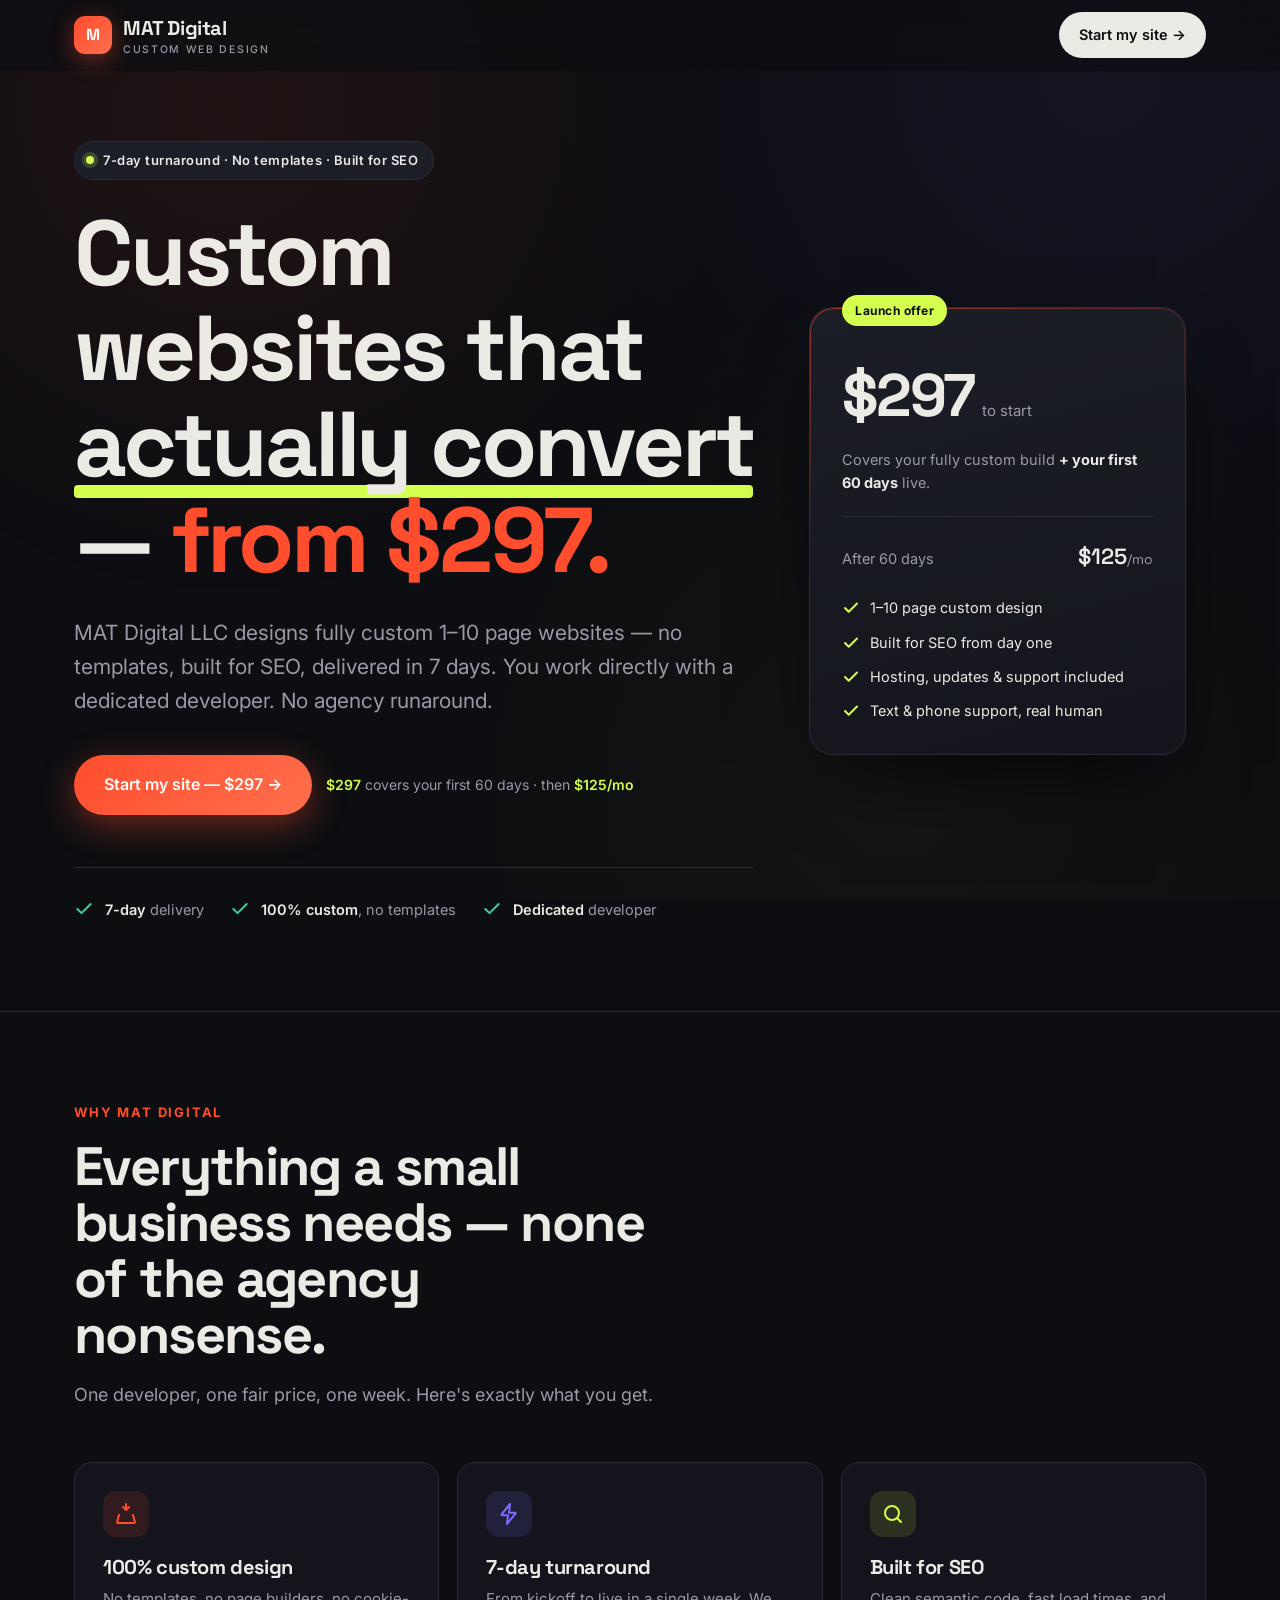
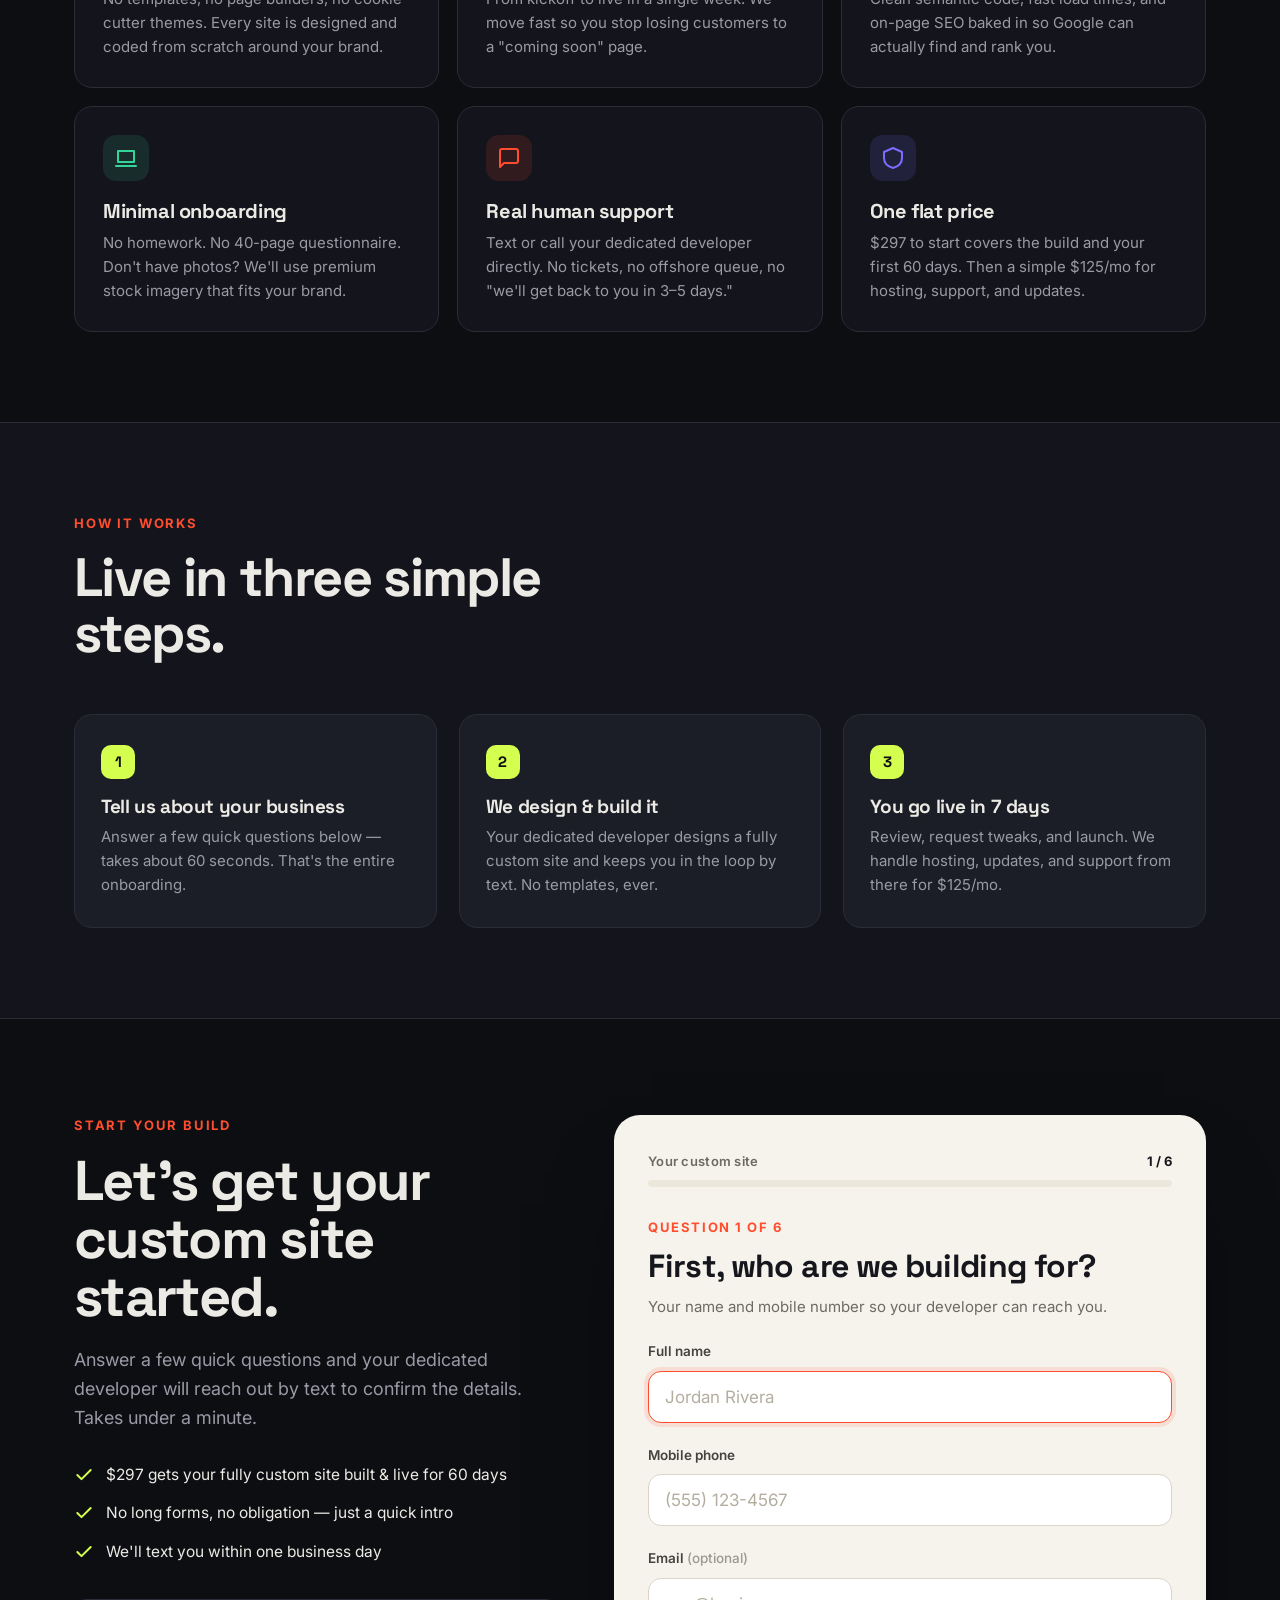
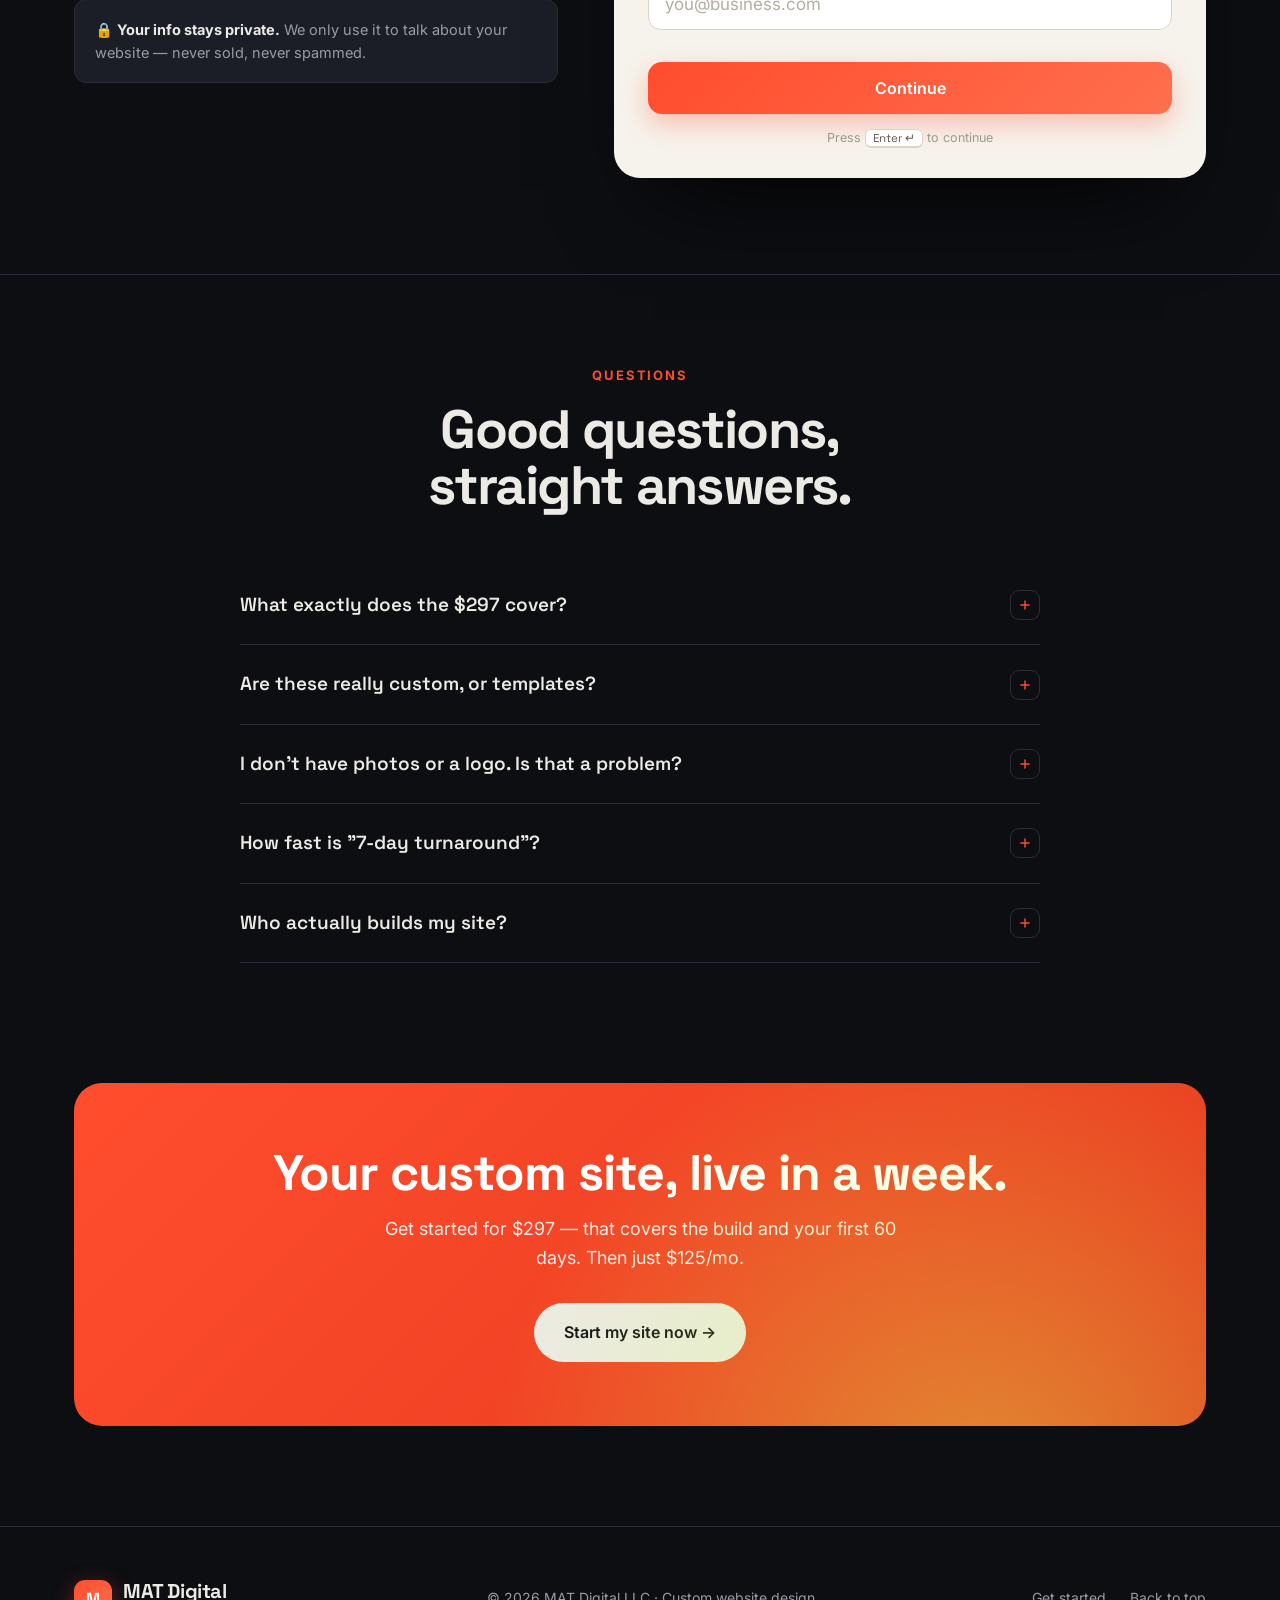
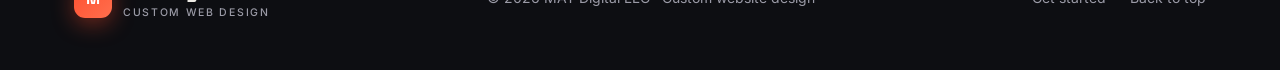
==== index.html @ 5e2e5da6 "Initial commit: MAT Digital custom web design landing page - Single-file static index.html (inline C" ====
<!DOCTYPE html>
<html lang="en">
<head>
<meta charset="UTF-8" />
<meta name="viewport" content="width=device-width, initial-scale=1.0" />
<title>MAT Digital — Custom Website Design from $297 | 7-Day Turnaround</title>
<meta name="description" content="MAT Digital LLC builds fully custom, SEO-ready websites — no templates. $297 to start (covers your first 60 days), then $125/mo. 7-day turnaround with a dedicated web developer." />
<meta name="theme-color" content="#0D0E12" />

<!-- Open Graph -->
<meta property="og:title" content="MAT Digital — Custom Website Design from $297" />
<meta property="og:description" content="Fully custom, SEO-ready websites in 7 days. $297 to start, then $125/mo. Built by a dedicated developer — no agency runaround." />
<meta property="og:type" content="website" />

<link rel="preconnect" href="https://fonts.googleapis.com" />
<link rel="preconnect" href="https://fonts.gstatic.com" crossorigin />
<link href="https://fonts.googleapis.com/css2?family=Space+Grotesk:wght@400;500;600;700&family=Inter:wght@400;500;600;700&display=swap" rel="stylesheet" />

<style>
  /* ============================================================
     MAT DIGITAL — Landing Page
     Single-file, no build step. All CSS/JS inline.
     ============================================================ */

  :root {
    --ink:        #0D0E12;   /* near-black base */
    --ink-2:      #14151C;   /* raised surface  */
    --ink-3:      #1C1E27;   /* cards           */
    --line:       #2A2C38;   /* hairline border */
    --paper:      #F6F3EC;   /* warm light      */
    --paper-2:    #ECE7DB;
    --text:       #ECEAE4;   /* primary text on dark */
    --text-dim:   #9A9AA6;   /* muted text          */
    --text-ink:   #16171D;   /* text on light       */
    --brand:      #FF4D2E;   /* primary accent — coral red */
    --brand-2:    #FF6F4D;
    --lime:       #D4FF4F;   /* highlight accent    */
    --violet:     #7C6CFF;   /* secondary accent    */
    --ok:         #34D399;
    --err:        #FF5A6E;
    --radius:     18px;
    --radius-sm:  12px;
    --ease:       cubic-bezier(.22,.61,.36,1);
    --maxw:       1180px;
  }

  * { box-sizing: border-box; margin: 0; padding: 0; }
  html { scroll-behavior: smooth; -webkit-text-size-adjust: 100%; }
  body {
    font-family: 'Inter', system-ui, -apple-system, sans-serif;
    background: var(--ink);
    color: var(--text);
    line-height: 1.6;
    overflow-x: hidden;
    -webkit-font-smoothing: antialiased;
    text-rendering: optimizeLegibility;
  }
  h1,h2,h3,h4 { font-family: 'Space Grotesk', sans-serif; line-height: 1.04; letter-spacing: -0.02em; font-weight: 700; }
  a { color: inherit; text-decoration: none; }
  img { max-width: 100%; display: block; }
  ::selection { background: var(--brand); color: #fff; }

  .wrap { width: 100%; max-width: var(--maxw); margin: 0 auto; padding: 0 24px; }

  /* ---------- Decorative background ---------- */
  .bg-grain {
    position: fixed; inset: 0; pointer-events: none; z-index: 0; opacity: .5;
    background-image: radial-gradient(circle at 18% 12%, rgba(255,77,46,.16), transparent 38%),
                      radial-gradient(circle at 86% 8%, rgba(124,108,255,.14), transparent 40%),
                      radial-gradient(circle at 70% 88%, rgba(212,255,79,.07), transparent 42%);
  }

  /* ---------- Nav ---------- */
  header.nav {
    position: sticky; top: 0; z-index: 50;
    backdrop-filter: blur(14px);
    background: rgba(13,14,18,.72);
    border-bottom: 1px solid transparent;
    transition: border-color .3s var(--ease), background .3s var(--ease);
  }
  header.nav.scrolled { border-bottom-color: var(--line); }
  .nav-inner { display: flex; align-items: center; justify-content: space-between; height: 70px; }
  .logo { display: flex; align-items: center; gap: 11px; font-family: 'Space Grotesk'; font-weight: 700; font-size: 20px; letter-spacing: -.02em; }
  .logo-mark {
    width: 38px; height: 38px; border-radius: 11px; display: grid; place-items: center;
    background: linear-gradient(135deg, var(--brand), var(--brand-2));
    color: #fff; font-weight: 700; font-size: 16px; letter-spacing: -.04em;
    box-shadow: 0 6px 22px rgba(255,77,46,.4);
  }
  .logo small { display:block; font-family:'Inter'; font-weight:500; font-size:10.5px; letter-spacing:.16em; color: var(--text-dim); text-transform: uppercase; margin-top: -2px; }
  .nav-cta {
    font-weight: 600; font-size: 14.5px; padding: 11px 20px; border-radius: 100px;
    background: var(--text); color: var(--ink);
    transition: transform .2s var(--ease), box-shadow .2s var(--ease);
  }
  .nav-cta:hover { transform: translateY(-2px); box-shadow: 0 8px 24px rgba(255,255,255,.14); }
  @media (max-width: 600px){ .nav-cta { display: none; } }

  /* ---------- Buttons ---------- */
  .btn {
    display: inline-flex; align-items: center; justify-content: center; gap: 10px;
    font-family: 'Inter'; font-weight: 600; font-size: 16px; cursor: pointer;
    padding: 17px 30px; border-radius: 100px; border: 0;
    transition: transform .2s var(--ease), box-shadow .25s var(--ease), background .25s var(--ease);
  }
  .btn-primary { background: linear-gradient(135deg, var(--brand), var(--brand-2)); color: #fff; box-shadow: 0 10px 34px rgba(255,77,46,.4); }
  .btn-primary:hover { transform: translateY(-3px); box-shadow: 0 16px 44px rgba(255,77,46,.52); }
  .btn-ghost { background: transparent; color: var(--text); border: 1px solid var(--line); }
  .btn-ghost:hover { border-color: var(--text-dim); transform: translateY(-2px); }
  .btn-light { background: var(--text); color: var(--ink); }
  .btn-light:hover { transform: translateY(-3px); box-shadow: 0 14px 34px rgba(255,255,255,.16); }
  .btn:disabled { opacity: .45; cursor: not-allowed; transform: none !important; box-shadow: none; }

  /* ---------- Hero ---------- */
  .hero { position: relative; z-index: 1; padding: 70px 0 90px; }
  .eyebrow {
    display: inline-flex; align-items: center; gap: 9px; margin-bottom: 26px;
    font-size: 13px; font-weight: 600; letter-spacing: .04em;
    padding: 8px 15px 8px 11px; border-radius: 100px;
    background: var(--ink-3); border: 1px solid var(--line); color: var(--text);
  }
  .eyebrow .dot { width: 8px; height: 8px; border-radius: 50%; background: var(--lime); box-shadow: 0 0 0 4px rgba(212,255,79,.18); animation: pulse 2.4s infinite; }
  @keyframes pulse { 0%,100%{opacity:1} 50%{opacity:.4} }

  .hero h1 {
    font-size: clamp(44px, 8.5vw, 92px);
    letter-spacing: -.035em; max-width: 16ch;
  }
  .hero h1 .accent { color: var(--brand); }
  .hero h1 .underline { position: relative; white-space: nowrap; }
  .hero h1 .underline::after {
    content:""; position:absolute; left:0; right:0; bottom:.06em; height:.14em;
    background: var(--lime); border-radius: 4px; z-index:-1; transform: scaleX(0); transform-origin:left;
    animation: drawline 1s var(--ease) .5s forwards;
  }
  @keyframes drawline { to { transform: scaleX(1); } }

  .hero p.lede { font-size: clamp(17px, 2.2vw, 21px); color: var(--text-dim); max-width: 56ch; margin: 28px 0 0; }
  .hero-cta { display: flex; flex-wrap: wrap; gap: 14px; margin-top: 38px; align-items: center; }
  .hero-cta .note { font-size: 14px; color: var(--text-dim); }
  .hero-cta .note b { color: var(--lime); font-weight: 600; }

  .trust { display: flex; flex-wrap: wrap; gap: 26px; margin-top: 52px; padding-top: 30px; border-top: 1px solid var(--line); }
  .trust .item { display: flex; align-items: center; gap: 11px; font-size: 14.5px; color: var(--text-dim); }
  .trust .item svg { flex: none; }
  .trust .item b { color: var(--text); font-weight: 600; }

  /* price chip floating in hero */
  .hero-grid { display: grid; grid-template-columns: 1.35fr .95fr; gap: 56px; align-items: center; }
  @media (max-width: 920px){ .hero-grid { grid-template-columns: 1fr; gap: 44px; } }

  .price-card {
    position: relative; background: linear-gradient(165deg, var(--ink-3), var(--ink-2));
    border: 1px solid var(--line); border-radius: 24px; padding: 32px;
    box-shadow: 0 40px 80px -30px rgba(0,0,0,.8);
  }
  .price-card::before {
    content:""; position:absolute; inset:0; border-radius:24px; padding:1px;
    background: linear-gradient(160deg, rgba(255,77,46,.6), transparent 40%);
    -webkit-mask: linear-gradient(#000 0 0) content-box, linear-gradient(#000 0 0);
    -webkit-mask-composite: xor; mask-composite: exclude; pointer-events:none;
  }
  .price-card .ribbon { position:absolute; top:-13px; left:32px; background: var(--lime); color: var(--ink); font-size:12px; font-weight:700; letter-spacing:.04em; padding:6px 13px; border-radius:100px; }
  .price-row { display:flex; align-items:baseline; gap:8px; margin-top: 8px; }
  .price-row .amt { font-family:'Space Grotesk'; font-weight:700; font-size: 60px; letter-spacing:-.04em; }
  .price-row .per { color: var(--text-dim); font-size: 15px; }
  .price-card .sub { color: var(--text-dim); font-size: 14.5px; margin-top: 4px; }
  .price-card hr { border:0; border-top:1px solid var(--line); margin: 22px 0; }
  .price-card .then { display:flex; align-items:baseline; justify-content:space-between; }
  .price-card .then .l { font-size:14.5px; color: var(--text-dim); }
  .price-card .then .r { font-family:'Space Grotesk'; font-weight:600; font-size:22px; }
  .price-card ul { list-style:none; margin: 22px 0 0; display:grid; gap:11px; }
  .price-card li { display:flex; gap:10px; font-size:14.5px; color: var(--text); align-items:flex-start; }
  .price-card li svg { flex:none; margin-top:3px; }

  /* ---------- Section scaffolding ---------- */
  section { position: relative; z-index: 1; }
  .sec-head { max-width: 60ch; margin-bottom: 52px; }
  .kicker { font-size: 13px; font-weight: 700; letter-spacing: .14em; text-transform: uppercase; color: var(--brand); margin-bottom: 16px; }
  .sec-head h2 { font-size: clamp(32px, 5vw, 54px); letter-spacing: -.03em; }
  .sec-head p { color: var(--text-dim); font-size: 18px; margin-top: 18px; }

  /* ---------- Features ---------- */
  .features { padding: 90px 0; border-top: 1px solid var(--line); }
  .feat-grid { display: grid; grid-template-columns: repeat(3, 1fr); gap: 18px; }
  @media (max-width: 880px){ .feat-grid { grid-template-columns: 1fr 1fr; } }
  @media (max-width: 560px){ .feat-grid { grid-template-columns: 1fr; } }
  .feat {
    background: var(--ink-2); border: 1px solid var(--line); border-radius: var(--radius);
    padding: 28px; transition: transform .3s var(--ease), border-color .3s var(--ease), background .3s var(--ease);
  }
  .feat:hover { transform: translateY(-5px); border-color: #3a3d4d; background: var(--ink-3); }
  .feat .ic { width: 46px; height: 46px; border-radius: 13px; display:grid; place-items:center; margin-bottom: 20px; background: rgba(255,77,46,.12); color: var(--brand); }
  .feat:nth-child(2) .ic { background: rgba(124,108,255,.14); color: var(--violet); }
  .feat:nth-child(3) .ic { background: rgba(212,255,79,.12); color: var(--lime); }
  .feat:nth-child(4) .ic { background: rgba(52,211,153,.12); color: var(--ok); }
  .feat:nth-child(5) .ic { background: rgba(255,77,46,.12); color: var(--brand); }
  .feat:nth-child(6) .ic { background: rgba(124,108,255,.14); color: var(--violet); }
  .feat h3 { font-size: 20px; margin-bottom: 9px; }
  .feat p { color: var(--text-dim); font-size: 15px; }

  /* ---------- How it works ---------- */
  .how { padding: 90px 0; background: var(--ink-2); border-top: 1px solid var(--line); border-bottom: 1px solid var(--line); }
  .steps { display: grid; grid-template-columns: repeat(3,1fr); gap: 22px; counter-reset: step; }
  @media (max-width: 760px){ .steps { grid-template-columns: 1fr; } }
  .step { position: relative; padding: 30px 26px; background: var(--ink-3); border: 1px solid var(--line); border-radius: var(--radius); }
  .step .num { font-family:'Space Grotesk'; font-weight:700; font-size: 15px; color: var(--ink); background: var(--lime); width: 34px; height: 34px; border-radius: 10px; display:grid; place-items:center; margin-bottom: 18px; }
  .step h3 { font-size: 19px; margin-bottom: 8px; }
  .step p { color: var(--text-dim); font-size: 15px; }

  /* ---------- FORM ---------- */
  .lead { padding: 96px 0; }
  .lead-grid { display: grid; grid-template-columns: .9fr 1.1fr; gap: 56px; align-items: stretch; }
  @media (max-width: 940px){ .lead-grid { grid-template-columns: 1fr; gap: 40px; } }

  .lead-pitch h2 { font-size: clamp(34px, 5vw, 56px); letter-spacing: -.03em; }
  .lead-pitch p { color: var(--text-dim); font-size: 18px; margin-top: 20px; max-width: 46ch; }
  .lead-pitch .micro-list { list-style:none; margin-top: 30px; display:grid; gap: 14px; }
  .lead-pitch .micro-list li { display:flex; gap: 12px; align-items:flex-start; font-size: 15.5px; }
  .lead-pitch .micro-list svg { flex:none; margin-top: 2px; color: var(--lime); }
  .lead-pitch .reassure { margin-top: 34px; padding: 18px 20px; border-radius: var(--radius-sm); background: var(--ink-3); border: 1px solid var(--line); font-size: 14.5px; color: var(--text-dim); }
  .lead-pitch .reassure b { color: var(--text); }

  .form-card {
    position: relative; background: var(--paper); color: var(--text-ink);
    border-radius: 26px; padding: 36px 34px 30px;
    box-shadow: 0 50px 90px -40px rgba(0,0,0,.85);
    min-height: 520px; display: flex; flex-direction: column;
    overflow: hidden;
  }
  @media (max-width: 480px){ .form-card { padding: 28px 22px 24px; border-radius: 22px; } }

  /* progress */
  .progress-head { display:flex; align-items:center; justify-content:space-between; margin-bottom: 8px; }
  .progress-head .label { font-size: 13px; font-weight: 600; color: #6B6B63; letter-spacing: .02em; }
  .progress-head .count { font-size: 13px; font-weight: 700; color: var(--text-ink); }
  .progress-track { height: 7px; border-radius: 100px; background: var(--paper-2); overflow: hidden; }
  .progress-fill { height: 100%; width: 0%; border-radius: 100px; background: linear-gradient(90deg, var(--brand), var(--brand-2)); transition: width .5s var(--ease); }

  .steps-vp { position: relative; flex: 1; margin-top: 30px; }
  .fstep { display: none; animation: stepIn .45s var(--ease); }
  .fstep.active { display: block; }
  @keyframes stepIn { from { opacity: 0; transform: translateY(14px); } to { opacity: 1; transform: none; } }

  .q-index { font-size: 13px; font-weight: 700; letter-spacing: .12em; text-transform: uppercase; color: var(--brand); margin-bottom: 12px; }
  .fstep h3 { font-family:'Space Grotesk'; font-size: clamp(24px, 4.4vw, 32px); letter-spacing: -.02em; color: var(--text-ink); line-height: 1.12; }
  .fstep .hint { color: #6B6B63; font-size: 15px; margin-top: 10px; }

  .field { margin-top: 22px; }
  .field label { display:block; font-size: 13.5px; font-weight: 600; color: #44443E; margin-bottom: 8px; }
  .field label .opt { font-weight: 500; color: #9A9A90; }
  .input {
    width: 100%; font-family:'Inter'; font-size: 17px; color: var(--text-ink);
    background: #fff; border: 1.5px solid #DAD5C8; border-radius: 13px;
    padding: 15px 16px; transition: border-color .2s var(--ease), box-shadow .2s var(--ease);
  }
  .input::placeholder { color: #B3AE9F; }
  .input:focus { outline: 0; border-color: var(--brand); box-shadow: 0 0 0 4px rgba(255,77,46,.13); }
  .input.invalid { border-color: var(--err); box-shadow: 0 0 0 4px rgba(255,90,110,.12); }
  textarea.input { resize: vertical; min-height: 96px; line-height: 1.5; }
  .err-msg { display:none; color: #D33247; font-size: 13px; margin-top: 7px; font-weight: 500; }
  .err-msg.show { display: block; animation: stepIn .25s var(--ease); }

  /* yes/no choice */
  .choice { display: grid; grid-template-columns: 1fr 1fr; gap: 12px; margin-top: 22px; }
  .choice .opt-btn {
    cursor: pointer; font-family:'Inter'; font-size: 17px; font-weight: 600; color: var(--text-ink);
    background: #fff; border: 1.5px solid #DAD5C8; border-radius: 14px; padding: 20px 16px;
    display:flex; align-items:center; justify-content:center; gap: 10px;
    transition: all .18s var(--ease);
  }
  .choice .opt-btn:hover { border-color: #B9B3A2; transform: translateY(-2px); }
  .choice .opt-btn.selected { border-color: var(--brand); background: rgba(255,77,46,.07); box-shadow: 0 0 0 3px rgba(255,77,46,.12); }
  .choice .opt-btn .check { width: 20px; height: 20px; border-radius: 50%; border: 2px solid #CFC9BA; display:grid; place-items:center; transition: all .18s var(--ease); }
  .choice .opt-btn.selected .check { background: var(--brand); border-color: var(--brand); }
  .choice .opt-btn.selected .check svg { opacity: 1; }
  .choice .opt-btn .check svg { opacity: 0; transition: opacity .18s; }

  .reveal-field { max-height: 0; overflow: hidden; opacity: 0; transition: max-height .4s var(--ease), opacity .35s var(--ease), margin .4s var(--ease); }
  .reveal-field.show { max-height: 160px; opacity: 1; }

  /* nav buttons */
  .form-nav { display:flex; align-items:center; gap: 12px; margin-top: 28px; padding-top: 4px; }
  .form-nav .btn { flex: 1; padding: 16px 22px; font-size: 16px; }
  .btn-back {
    flex: none !important; width: 52px; padding: 0 !important; height: 52px; border-radius: 14px;
    background: transparent; border: 1.5px solid #DAD5C8; color: var(--text-ink);
    display:grid; place-items:center; cursor:pointer; transition: all .18s var(--ease);
  }
  .btn-back:hover { border-color: #B9B3A2; background: #fff; }
  .btn-next { background: linear-gradient(135deg, var(--brand), var(--brand-2)); color:#fff; border:0; border-radius:14px; box-shadow: 0 10px 26px rgba(255,77,46,.32); }
  .btn-next:hover:not(:disabled) { transform: translateY(-2px); box-shadow: 0 14px 32px rgba(255,77,46,.42); }
  .enter-tip { text-align:center; font-size: 12.5px; color:#9A9A90; margin-top: 14px; }
  .enter-tip kbd { font-family:'Space Grotesk'; background:#fff; border:1px solid #DAD5C8; border-bottom-width:2px; border-radius:6px; padding:1px 7px; font-size:11.5px; color:#5a5a52; }

  /* success */
  .success { display:none; flex-direction: column; align-items:center; justify-content:center; text-align:center; flex:1; padding: 20px 6px; animation: stepIn .5s var(--ease); }
  .success.show { display:flex; }
  .success .badge {
    width: 86px; height: 86px; border-radius: 50%; display:grid; place-items:center; margin-bottom: 26px;
    background: linear-gradient(135deg, var(--ok), #10B981); color:#fff;
    box-shadow: 0 16px 40px rgba(16,185,129,.4); animation: pop .55s var(--ease) .1s both;
  }
  @keyframes pop { 0%{transform:scale(.4); opacity:0} 60%{transform:scale(1.08)} 100%{transform:scale(1); opacity:1} }
  .success h3 { font-family:'Space Grotesk'; font-size: 30px; color: var(--text-ink); }
  .success p { color:#5C5C54; font-size: 16px; margin-top: 12px; max-width: 38ch; }
  .success .next { margin-top: 26px; background:#fff; border:1px solid #E4DECF; border-radius: 14px; padding: 16px 20px; font-size: 14.5px; color:#44443E; text-align:left; }
  .success .next b { color: var(--text-ink); }

  .form-err-banner { display:none; margin-top: 16px; background: #FCE8EA; border:1px solid #F3C2C8; color:#B0283A; font-size:14px; padding: 12px 15px; border-radius: 12px; }
  .form-err-banner.show { display:block; }

  /* ---------- FAQ ---------- */
  .faq { padding: 90px 0; border-top: 1px solid var(--line); }
  .faq-list { max-width: 800px; margin: 0 auto; }
  .qa { border-bottom: 1px solid var(--line); }
  .qa summary { cursor: pointer; list-style: none; padding: 24px 0; display:flex; justify-content:space-between; align-items:center; gap: 20px; font-family:'Space Grotesk'; font-weight: 600; font-size: 19px; }
  .qa summary::-webkit-details-marker { display:none; }
  .qa summary .ic { flex:none; width: 30px; height: 30px; border-radius: 9px; border:1px solid var(--line); display:grid; place-items:center; transition: transform .3s var(--ease), background .3s; color: var(--brand); }
  .qa[open] summary .ic { transform: rotate(45deg); background: var(--brand); color:#fff; border-color: var(--brand); }
  .qa .ans { padding: 0 0 24px; color: var(--text-dim); font-size: 16px; max-width: 70ch; }

  /* ---------- CTA band ---------- */
  .cta-band { padding: 30px 0 100px; }
  .cta-inner {
    position: relative; overflow:hidden; border-radius: 28px; padding: 64px 48px; text-align:center;
    background: linear-gradient(135deg, var(--brand), #E63A1E);
  }
  .cta-inner::after { content:""; position:absolute; inset:0; background: radial-gradient(circle at 80% 120%, rgba(212,255,79,.4), transparent 50%); pointer-events:none; }
  .cta-inner h2 { font-size: clamp(30px, 5vw, 50px); color:#fff; position:relative; }
  .cta-inner p { color: rgba(255,255,255,.9); font-size: 18px; margin: 16px auto 30px; max-width: 50ch; position:relative; }
  .cta-inner .btn { position: relative; }

  /* ---------- Footer ---------- */
  footer { border-top: 1px solid var(--line); padding: 48px 0; }
  .foot-inner { display:flex; flex-wrap:wrap; justify-content: space-between; gap: 24px; align-items:center; }
  .foot-inner p { color: var(--text-dim); font-size: 14px; }
  .foot-links { display:flex; gap: 24px; font-size: 14px; color: var(--text-dim); }
  .foot-links a:hover { color: var(--text); }

  /* ---------- reveal-on-scroll ---------- */
  .reveal { opacity: 0; transform: translateY(26px); transition: opacity .7s var(--ease), transform .7s var(--ease); }
  .reveal.in { opacity: 1; transform: none; }

  @media (prefers-reduced-motion: reduce) {
    *, *::before, *::after { animation: none !important; transition: none !important; }
    .reveal { opacity: 1; transform: none; }
  }
</style>
</head>
<body>
<div class="bg-grain"></div>

<!-- ===================== NAV ===================== -->
<header class="nav" id="nav">
  <div class="wrap nav-inner">
    <a class="logo" href="#top" aria-label="MAT Digital home">
      <span class="logo-mark">M</span>
      <span>MAT Digital<small>Custom Web Design</small></span>
    </a>
    <a class="nav-cta" href="#start">Start my site →</a>
  </div>
</header>

<!-- ===================== HERO ===================== -->
<section class="hero" id="top">
  <div class="wrap hero-grid">
    <div>
      <span class="eyebrow"><span class="dot"></span> 7-day turnaround · No templates · Built for SEO</span>
      <h1>Custom websites that <span class="underline">actually convert</span> — <span class="accent">from $297.</span></h1>
      <p class="lede">MAT Digital LLC designs fully custom 1–10 page websites — no templates, built for SEO, delivered in 7 days. You work directly with a dedicated developer. No agency runaround.</p>
      <div class="hero-cta">
        <a href="#start" class="btn btn-primary">Start my site — $297 →</a>
        <span class="note"><b>$297</b> covers your first 60 days · then <b>$125/mo</b></span>
      </div>
      <div class="trust">
        <div class="item">
          <svg width="20" height="20" viewBox="0 0 24 24" fill="none"><path d="M20 6 9 17l-5-5" stroke="#34D399" stroke-width="2.4" stroke-linecap="round" stroke-linejoin="round"/></svg>
          <span><b>7-day</b> delivery</span>
        </div>
        <div class="item">
          <svg width="20" height="20" viewBox="0 0 24 24" fill="none"><path d="M20 6 9 17l-5-5" stroke="#34D399" stroke-width="2.4" stroke-linecap="round" stroke-linejoin="round"/></svg>
          <span><b>100% custom</b>, no templates</span>
        </div>
        <div class="item">
          <svg width="20" height="20" viewBox="0 0 24 24" fill="none"><path d="M20 6 9 17l-5-5" stroke="#34D399" stroke-width="2.4" stroke-linecap="round" stroke-linejoin="round"/></svg>
          <span><b>Dedicated</b> developer</span>
        </div>
      </div>
    </div>

    <aside class="price-card reveal">
      <span class="ribbon">Launch offer</span>
      <div class="price-row"><span class="amt">$297</span><span class="per">to start</span></div>
      <p class="sub">Covers your fully custom build <b style="color:var(--text)">+ your first 60 days</b> live.</p>
      <hr />
      <div class="then">
        <span class="l">After 60 days</span>
        <span class="r">$125<span style="font-size:14px;color:var(--text-dim);font-weight:400">/mo</span></span>
      </div>
      <ul>
        <li><svg width="18" height="18" viewBox="0 0 24 24" fill="none"><path d="M20 6 9 17l-5-5" stroke="#D4FF4F" stroke-width="2.6" stroke-linecap="round" stroke-linejoin="round"/></svg> 1–10 page custom design</li>
        <li><svg width="18" height="18" viewBox="0 0 24 24" fill="none"><path d="M20 6 9 17l-5-5" stroke="#D4FF4F" stroke-width="2.6" stroke-linecap="round" stroke-linejoin="round"/></svg> Built for SEO from day one</li>
        <li><svg width="18" height="18" viewBox="0 0 24 24" fill="none"><path d="M20 6 9 17l-5-5" stroke="#D4FF4F" stroke-width="2.6" stroke-linecap="round" stroke-linejoin="round"/></svg> Hosting, updates &amp; support included</li>
        <li><svg width="18" height="18" viewBox="0 0 24 24" fill="none"><path d="M20 6 9 17l-5-5" stroke="#D4FF4F" stroke-width="2.6" stroke-linecap="round" stroke-linejoin="round"/></svg> Text &amp; phone support, real human</li>
      </ul>
    </aside>
  </div>
</section>

<!-- ===================== FEATURES ===================== -->
<section class="features">
  <div class="wrap">
    <div class="sec-head reveal">
      <div class="kicker">Why MAT Digital</div>
      <h2>Everything a small business needs — none of the agency nonsense.</h2>
      <p>One developer, one fair price, one week. Here's exactly what you get.</p>
    </div>
    <div class="feat-grid">
      <div class="feat reveal">
        <div class="ic"><svg width="24" height="24" viewBox="0 0 24 24" fill="none"><path d="M12 2v6m0 0 3-3m-3 3L9 5M5 13l-2 7a1 1 0 0 0 1 1h16a1 1 0 0 0 1-1l-2-7" stroke="currentColor" stroke-width="2" stroke-linecap="round" stroke-linejoin="round"/></svg></div>
        <h3>100% custom design</h3>
        <p>No templates, no page builders, no cookie-cutter themes. Every site is designed and coded from scratch around your brand.</p>
      </div>
      <div class="feat reveal">
        <div class="ic"><svg width="24" height="24" viewBox="0 0 24 24" fill="none"><path d="M13 2 4.5 12.5a.5.5 0 0 0 .4.8H11l-1 8.7 8.5-10.5a.5.5 0 0 0-.4-.8H12l1-8.7Z" stroke="currentColor" stroke-width="2" stroke-linejoin="round"/></svg></div>
        <h3>7-day turnaround</h3>
        <p>From kickoff to live in a single week. We move fast so you stop losing customers to a "coming soon" page.</p>
      </div>
      <div class="feat reveal">
        <div class="ic"><svg width="24" height="24" viewBox="0 0 24 24" fill="none"><circle cx="11" cy="11" r="7" stroke="currentColor" stroke-width="2"/><path d="m20 20-3.5-3.5" stroke="currentColor" stroke-width="2" stroke-linecap="round"/></svg></div>
        <h3>Built for SEO</h3>
        <p>Clean semantic code, fast load times, and on-page SEO baked in so Google can actually find and rank you.</p>
      </div>
      <div class="feat reveal">
        <div class="ic"><svg width="24" height="24" viewBox="0 0 24 24" fill="none"><path d="M4 5h16v11H4z" stroke="currentColor" stroke-width="2" stroke-linejoin="round"/><path d="M2 20h20" stroke="currentColor" stroke-width="2" stroke-linecap="round"/></svg></div>
        <h3>Minimal onboarding</h3>
        <p>No homework. No 40-page questionnaire. Don't have photos? We'll use premium stock imagery that fits your brand.</p>
      </div>
      <div class="feat reveal">
        <div class="ic"><svg width="24" height="24" viewBox="0 0 24 24" fill="none"><path d="M21 15a2 2 0 0 1-2 2H7l-4 4V5a2 2 0 0 1 2-2h14a2 2 0 0 1 2 2Z" stroke="currentColor" stroke-width="2" stroke-linejoin="round"/></svg></div>
        <h3>Real human support</h3>
        <p>Text or call your dedicated developer directly. No tickets, no offshore queue, no "we'll get back to you in 3–5 days."</p>
      </div>
      <div class="feat reveal">
        <div class="ic"><svg width="24" height="24" viewBox="0 0 24 24" fill="none"><path d="M12 2 3 6v6c0 5 3.8 8.5 9 10 5.2-1.5 9-5 9-10V6l-9-4Z" stroke="currentColor" stroke-width="2" stroke-linejoin="round"/></svg></div>
        <h3>One flat price</h3>
        <p>$297 to start covers the build and your first 60 days. Then a simple $125/mo for hosting, support, and updates.</p>
      </div>
    </div>
  </div>
</section>

<!-- ===================== HOW IT WORKS ===================== -->
<section class="how">
  <div class="wrap">
    <div class="sec-head reveal">
      <div class="kicker">How it works</div>
      <h2>Live in three simple steps.</h2>
    </div>
    <div class="steps">
      <div class="step reveal">
        <div class="num">1</div>
        <h3>Tell us about your business</h3>
        <p>Answer a few quick questions below — takes about 60 seconds. That's the entire onboarding.</p>
      </div>
      <div class="step reveal">
        <div class="num">2</div>
        <h3>We design &amp; build it</h3>
        <p>Your dedicated developer designs a fully custom site and keeps you in the loop by text. No templates, ever.</p>
      </div>
      <div class="step reveal">
        <div class="num">3</div>
        <h3>You go live in 7 days</h3>
        <p>Review, request tweaks, and launch. We handle hosting, updates, and support from there for $125/mo.</p>
      </div>
    </div>
  </div>
</section>

<!-- ===================== LEAD FORM ===================== -->
<section class="lead" id="start">
  <div class="wrap lead-grid">
    <div class="lead-pitch reveal">
      <div class="kicker">Start your build</div>
      <h2>Let's get your custom site started.</h2>
      <p>Answer a few quick questions and your dedicated developer will reach out by text to confirm the details. Takes under a minute.</p>
      <ul class="micro-list">
        <li><svg width="20" height="20" viewBox="0 0 24 24" fill="none"><path d="M20 6 9 17l-5-5" stroke="currentColor" stroke-width="2.4" stroke-linecap="round" stroke-linejoin="round"/></svg> $297 gets your fully custom site built &amp; live for 60 days</li>
        <li><svg width="20" height="20" viewBox="0 0 24 24" fill="none"><path d="M20 6 9 17l-5-5" stroke="currentColor" stroke-width="2.4" stroke-linecap="round" stroke-linejoin="round"/></svg> No long forms, no obligation — just a quick intro</li>
        <li><svg width="20" height="20" viewBox="0 0 24 24" fill="none"><path d="M20 6 9 17l-5-5" stroke="currentColor" stroke-width="2.4" stroke-linecap="round" stroke-linejoin="round"/></svg> We'll text you within one business day</li>
      </ul>
      <div class="reassure">
        🔒 <b>Your info stays private.</b> We only use it to talk about your website — never sold, never spammed.
      </div>
    </div>

    <!-- FORM CARD -->
    <div class="form-card" id="formCard">
      <div class="progress-head" id="progressHead">
        <span class="label">Your custom site</span>
        <span class="count"><span id="stepNow">1</span> / <span id="stepTotal">6</span></span>
      </div>
      <div class="progress-track"><div class="progress-fill" id="progressFill"></div></div>

      <form id="leadForm" class="steps-vp" novalidate autocomplete="on">

        <!-- STEP 1 — name + phone + email -->
        <div class="fstep active" data-step="1">
          <div class="q-index">Question 1 of 6</div>
          <h3>First, who are we building for?</h3>
          <p class="hint">Your name and mobile number so your developer can reach you.</p>
          <div class="field">
            <label for="name">Full name</label>
            <input class="input" id="name" name="name" type="text" placeholder="Jordan Rivera" autocomplete="name" inputmode="text" />
            <div class="err-msg" data-for="name">Please enter your name.</div>
          </div>
          <div class="field">
            <label for="phone">Mobile phone</label>
            <input class="input" id="phone" name="phone" type="tel" placeholder="(555) 123-4567" autocomplete="tel" inputmode="tel" />
            <div class="err-msg" data-for="phone">Enter a valid mobile number.</div>
          </div>
          <div class="field">
            <label for="email">Email <span class="opt">(optional)</span></label>
            <input class="input" id="email" name="email" type="email" placeholder="you@business.com" autocomplete="email" inputmode="email" />
            <div class="err-msg" data-for="email">That email doesn't look right.</div>
          </div>
        </div>

        <!-- STEP 2 — business name -->
        <div class="fstep" data-step="2">
          <div class="q-index">Question 2 of 6</div>
          <h3>What's your business name?</h3>
          <p class="hint">This is how we'll brand your new site.</p>
          <div class="field">
            <label for="business_name">Business name</label>
            <input class="input" id="business_name" name="business_name" type="text" placeholder="Rivera Roofing Co." autocomplete="organization" />
            <div class="err-msg" data-for="business_name">Please enter your business name.</div>
          </div>
        </div>

        <!-- STEP 3 — has website -->
        <div class="fstep" data-step="3">
          <div class="q-index">Question 3 of 6</div>
          <h3>Do you have a website right now?</h3>
          <p class="hint">Either way is fine — it just helps us plan.</p>
          <div class="choice" data-choice="has_website">
            <button type="button" class="opt-btn" data-value="yes">
              <span class="check"><svg width="12" height="12" viewBox="0 0 24 24" fill="none"><path d="M20 6 9 17l-5-5" stroke="#fff" stroke-width="3" stroke-linecap="round" stroke-linejoin="round"/></svg></span>
              Yes, I do
            </button>
            <button type="button" class="opt-btn" data-value="no">
              <span class="check"><svg width="12" height="12" viewBox="0 0 24 24" fill="none"><path d="M20 6 9 17l-5-5" stroke="#fff" stroke-width="3" stroke-linecap="round" stroke-linejoin="round"/></svg></span>
              No, not yet
            </button>
          </div>
          <div class="err-msg" data-for="has_website" style="margin-top:14px">Please pick one.</div>
          <div class="reveal-field" id="urlReveal">
            <div class="field">
              <label for="website_url">What's the URL?</label>
              <input class="input" id="website_url" name="website_url" type="text" placeholder="yourbusiness.com" autocomplete="url" inputmode="url" />
              <div class="err-msg" data-for="website_url">Enter your current website address.</div>
            </div>
          </div>
        </div>

        <!-- STEP 4 — service area -->
        <div class="fstep" data-step="4">
          <div class="q-index">Question 4 of 6</div>
          <h3>Where do you service?</h3>
          <p class="hint">City, region, or "nationwide / online" — whatever fits.</p>
          <div class="field">
            <label for="service_area">Service area</label>
            <input class="input" id="service_area" name="service_area" type="text" placeholder="Austin, TX &amp; surrounding areas" />
            <div class="err-msg" data-for="service_area">Let us know where you serve customers.</div>
          </div>
        </div>

        <!-- STEP 5 — services -->
        <div class="fstep" data-step="5">
          <div class="q-index">Question 5 of 6</div>
          <h3>What services do you provide?</h3>
          <p class="hint">A quick list is perfect — we'll shape the pages around these.</p>
          <div class="field">
            <label for="services">Your services</label>
            <textarea class="input" id="services" name="services" placeholder="e.g. Residential roofing, repairs, gutter installation, free inspections"></textarea>
            <div class="err-msg" data-for="services">Tell us a bit about what you offer.</div>
          </div>
        </div>

        <!-- STEP 6 — needs logo -->
        <div class="fstep" data-step="6">
          <div class="q-index">Question 6 of 6</div>
          <h3>Do you need a logo?</h3>
          <p class="hint">We can design one as part of your build if you don't have one.</p>
          <div class="choice" data-choice="needs_logo">
            <button type="button" class="opt-btn" data-value="yes">
              <span class="check"><svg width="12" height="12" viewBox="0 0 24 24" fill="none"><path d="M20 6 9 17l-5-5" stroke="#fff" stroke-width="3" stroke-linecap="round" stroke-linejoin="round"/></svg></span>
              Yes, please
            </button>
            <button type="button" class="opt-btn" data-value="no">
              <span class="check"><svg width="12" height="12" viewBox="0 0 24 24" fill="none"><path d="M20 6 9 17l-5-5" stroke="#fff" stroke-width="3" stroke-linecap="round" stroke-linejoin="round"/></svg></span>
              No, I have one
            </button>
          </div>
          <div class="err-msg" data-for="needs_logo" style="margin-top:14px">Please pick one.</div>
        </div>

        <div class="form-err-banner" id="formErrBanner">Something went wrong sending your info. Please try again, or text us directly.</div>
      </form>

      <!-- SUCCESS -->
      <div class="success" id="successScreen">
        <div class="badge"><svg width="40" height="40" viewBox="0 0 24 24" fill="none"><path d="M20 6 9 17l-5-5" stroke="#fff" stroke-width="2.6" stroke-linecap="round" stroke-linejoin="round"/></svg></div>
        <h3>You're all set! 🎉</h3>
        <p>Thanks <span id="successName">there</span> — your request is in. Your dedicated developer will text you within one business day to kick things off.</p>
        <div class="next">
          <b>What happens next:</b><br/>
          We'll confirm a few details, collect the $297 to start, and have your custom site live within 7 days.
        </div>
      </div>

      <!-- NAV -->
      <div class="form-nav" id="formNav">
        <button type="button" class="btn-back" id="backBtn" aria-label="Go back" style="display:none">
          <svg width="20" height="20" viewBox="0 0 24 24" fill="none"><path d="m15 18-6-6 6-6" stroke="currentColor" stroke-width="2.2" stroke-linecap="round" stroke-linejoin="round"/></svg>
        </button>
        <button type="button" class="btn btn-next" id="nextBtn">Continue</button>
      </div>
      <p class="enter-tip" id="enterTip">Press <kbd>Enter ↵</kbd> to continue</p>
    </div>
  </div>
</section>

<!-- ===================== FAQ ===================== -->
<section class="faq">
  <div class="wrap">
    <div class="sec-head reveal" style="text-align:center; margin-left:auto; margin-right:auto;">
      <div class="kicker">Questions</div>
      <h2>Good questions, straight answers.</h2>
    </div>
    <div class="faq-list">
      <details class="qa reveal">
        <summary>What exactly does the $297 cover? <span class="ic"><svg width="14" height="14" viewBox="0 0 24 24" fill="none"><path d="M12 5v14M5 12h14" stroke="currentColor" stroke-width="2.4" stroke-linecap="round"/></svg></span></summary>
        <div class="ans">The $297 covers your entire custom website build — design, development, and going live — plus your first 60 days of hosting and support. After 60 days it's a flat $125/month for hosting, updates, and ongoing support.</div>
      </details>
      <details class="qa reveal">
        <summary>Are these really custom, or templates? <span class="ic"><svg width="14" height="14" viewBox="0 0 24 24" fill="none"><path d="M12 5v14M5 12h14" stroke="currentColor" stroke-width="2.4" stroke-linecap="round"/></svg></span></summary>
        <div class="ans">100% custom. We don't use templates, themes, or drag-and-drop builders. Every site is designed and hand-coded from scratch around your brand and built clean for SEO.</div>
      </details>
      <details class="qa reveal">
        <summary>I don't have photos or a logo. Is that a problem? <span class="ic"><svg width="14" height="14" viewBox="0 0 24 24" fill="none"><path d="M12 5v14M5 12h14" stroke="currentColor" stroke-width="2.4" stroke-linecap="round"/></svg></span></summary>
        <div class="ans">Not at all. If you don't have imagery, we'll use premium stock that fits your brand. Need a logo? We can design one as part of your build — just let us know in the form.</div>
      </details>
      <details class="qa reveal">
        <summary>How fast is "7-day turnaround"? <span class="ic"><svg width="14" height="14" viewBox="0 0 24 24" fill="none"><path d="M12 5v14M5 12h14" stroke="currentColor" stroke-width="2.4" stroke-linecap="round"/></svg></span></summary>
        <div class="ans">From the time we kick off, your site is designed, built, and ready to go live within 7 days. We keep onboarding minimal so we can move fast without chasing you for paperwork.</div>
      </details>
      <details class="qa reveal">
        <summary>Who actually builds my site? <span class="ic"><svg width="14" height="14" viewBox="0 0 24 24" fill="none"><path d="M12 5v14M5 12h14" stroke="currentColor" stroke-width="2.4" stroke-linecap="round"/></svg></span></summary>
        <div class="ans">You work directly with a dedicated web developer — by text and phone. No account managers, no offshore handoffs, no agency runaround. The person building your site is the person you talk to.</div>
      </details>
    </div>
  </div>
</section>

<!-- ===================== CTA BAND ===================== -->
<section class="cta-band">
  <div class="wrap">
    <div class="cta-inner reveal">
      <h2>Your custom site, live in a week.</h2>
      <p>Get started for $297 — that covers the build and your first 60 days. Then just $125/mo.</p>
      <a href="#start" class="btn btn-light">Start my site now →</a>
    </div>
  </div>
</section>

<!-- ===================== FOOTER ===================== -->
<footer>
  <div class="wrap foot-inner">
    <a class="logo" href="#top">
      <span class="logo-mark">M</span>
      <span>MAT Digital<small>Custom Web Design</small></span>
    </a>
    <p>© <span id="year">2026</span> MAT Digital LLC · Custom website design</p>
    <div class="foot-links">
      <a href="#start">Get started</a>
      <a href="#top">Back to top</a>
    </div>
  </div>
</footer>

<script>
/* ============================================================
   MAT DIGITAL — Lead capture logic
   ============================================================ */

/* ▼▼▼ PASTE YOUR GOHIGHLEVEL INBOUND WEBHOOK URL HERE ▼▼▼
   Create it in GHL: Automation → Workflows → New Workflow →
   Add Trigger → "Inbound Webhook" → copy the generated URL.
   See README.md for full field-mapping instructions.            */
const GHL_WEBHOOK_URL = "https://services.leadconnectorhq.com/hooks/REPLACE_WITH_YOUR_WEBHOOK_ID/webhook-trigger/REPLACE_ME";
/* ▲▲▲ ----------------------------------------------------- ▲▲▲ */

/* If true, we POST a "partial lead" (name + phone) as soon as step 1
   is completed, so a drop-off after step 1 still leaves a reachable
   lead in GHL. The full payload is sent again on final submit.      */
const SEND_PARTIAL_LEAD = true;

const TOTAL_STEPS = 6;
const SOURCE = "MAT Digital Website Offer LP";

const form        = document.getElementById('leadForm');
const fsteps      = Array.from(form.querySelectorAll('.fstep'));
const progressFill= document.getElementById('progressFill');
const stepNowEl   = document.getElementById('stepNow');
const nextBtn     = document.getElementById('nextBtn');
const backBtn     = document.getElementById('backBtn');
const enterTip    = document.getElementById('enterTip');
const successScreen = document.getElementById('successScreen');
const formNav     = document.getElementById('formNav');
const progressHead= document.getElementById('progressHead');
const progressTrack = document.querySelector('.progress-track');
const errBanner   = document.getElementById('formErrBanner');

let current = 1;
let partialSent = false;
const data = {
  has_website: '',
  needs_logo: ''
};

/* ---------- helpers ---------- */
function showError(field, show) {
  const input = document.getElementById(field);
  const msg = form.querySelector('.err-msg[data-for="' + field + '"]');
  if (input) input.classList.toggle('invalid', !!show);
  if (msg) msg.classList.toggle('show', !!show);
}
function clearErrors() {
  form.querySelectorAll('.err-msg.show').forEach(e => e.classList.remove('show'));
  form.querySelectorAll('.input.invalid').forEach(e => e.classList.remove('invalid'));
}
function validEmail(v) { return /^[^\s@]+@[^\s@]+\.[^\s@]+$/.test(v); }
function digits(v) { return (v || '').replace(/\D/g, ''); }
function validPhone(v) {
  const d = digits(v);
  // Accept US 10-digit, or 11-digit starting with 1, or generic 10–15 digit international.
  return d.length >= 10 && d.length <= 15;
}
function formatPhone(v) {
  const d = digits(v).slice(0, 10);
  if (d.length < 4) return d;
  if (d.length < 7) return '(' + d.slice(0,3) + ') ' + d.slice(3);
  return '(' + d.slice(0,3) + ') ' + d.slice(3,6) + '-' + d.slice(6);
}

/* live phone formatting (US-style) without blocking + or intl input */
const phoneInput = document.getElementById('phone');
phoneInput.addEventListener('input', function () {
  const d = digits(this.value);
  if (d.length <= 10 && !this.value.trim().startsWith('+')) {
    const pos = this.selectionStart;
    this.value = formatPhone(this.value);
  }
});

/* ---------- validation per step ---------- */
function validateStep(step) {
  clearErrors();
  if (step === 1) {
    let ok = true;
    const name = document.getElementById('name').value.trim();
    const phone = document.getElementById('phone').value.trim();
    const email = document.getElementById('email').value.trim();
    if (name.length < 2) { showError('name', true); ok = false; }
    if (!validPhone(phone)) { showError('phone', true); ok = false; }
    if (email && !validEmail(email)) { showError('email', true); ok = false; }
    return ok;
  }
  if (step === 2) {
    const v = document.getElementById('business_name').value.trim();
    if (!v) { showError('business_name', true); return false; }
    return true;
  }
  if (step === 3) {
    if (!data.has_website) { showError('has_website', true); return false; }
    if (data.has_website === 'yes') {
      const url = document.getElementById('website_url').value.trim();
      if (!url) { showError('website_url', true); return false; }
    }
    return true;
  }
  if (step === 4) {
    const v = document.getElementById('service_area').value.trim();
    if (!v) { showError('service_area', true); return false; }
    return true;
  }
  if (step === 5) {
    const v = document.getElementById('services').value.trim();
    if (!v) { showError('services', true); return false; }
    return true;
  }
  if (step === 6) {
    if (!data.needs_logo) { showError('needs_logo', true); return false; }
    return true;
  }
  return true;
}

/* ---------- navigation ---------- */
function goTo(step) {
  fsteps.forEach(fs => fs.classList.toggle('active', Number(fs.dataset.step) === step));
  current = step;
  stepNowEl.textContent = step;
  progressFill.style.width = ((step - 1) / TOTAL_STEPS) * 100 + '%';
  backBtn.style.display = step === 1 ? 'none' : 'grid';
  nextBtn.textContent = step === TOTAL_STEPS ? 'Submit my request →' : 'Continue';
  errBanner.classList.remove('show');
  // focus first input on the step
  const active = fsteps[step - 1];
  const firstInput = active.querySelector('.input');
  if (firstInput) setTimeout(() => firstInput.focus({ preventScroll: true }), 60);
}

function next() {
  if (!validateStep(current)) return;
  if (current === 1 && SEND_PARTIAL_LEAD && !partialSent) {
    sendPartialLead();
  }
  if (current < TOTAL_STEPS) {
    goTo(current + 1);
  } else {
    submitForm();
  }
}
function back() {
  if (current > 1) goTo(current - 1);
}

nextBtn.addEventListener('click', next);
backBtn.addEventListener('click', back);

/* Enter-to-advance (Shift+Enter in textarea makes a newline) */
form.addEventListener('keydown', function (e) {
  if (e.key === 'Enter') {
    const isTextarea = e.target.tagName === 'TEXTAREA';
    if (isTextarea && e.shiftKey) return;     // allow newline
    e.preventDefault();
    next();
  }
});

/* ---------- choice buttons (yes/no) ---------- */
form.querySelectorAll('.choice').forEach(group => {
  const key = group.dataset.choice;
  group.querySelectorAll('.opt-btn').forEach(btn => {
    btn.addEventListener('click', () => {
      group.querySelectorAll('.opt-btn').forEach(b => b.classList.remove('selected'));
      btn.classList.add('selected');
      data[key] = btn.dataset.value;
      showError(key, false);

      if (key === 'has_website') {
        const reveal = document.getElementById('urlReveal');
        if (btn.dataset.value === 'yes') {
          reveal.classList.add('show');
          setTimeout(() => document.getElementById('website_url').focus({ preventScroll: true }), 200);
        } else {
          reveal.classList.remove('show');
          document.getElementById('website_url').value = '';
        }
      }
    });
  });
});

/* ---------- payload ---------- */
function buildPayload(isPartial) {
  return {
    name:         document.getElementById('name').value.trim(),
    phone:        document.getElementById('phone').value.trim(),
    email:        document.getElementById('email').value.trim(),
    business_name:document.getElementById('business_name').value.trim(),
    has_website:  data.has_website,
    website_url:  data.has_website === 'yes' ? document.getElementById('website_url').value.trim() : '',
    service_area: document.getElementById('service_area').value.trim(),
    services:     document.getElementById('services').value.trim(),
    needs_logo:   data.needs_logo,
    source:       isPartial ? SOURCE + " (Partial)" : SOURCE,
    submitted_at: new Date().toISOString()
  };
}

function postToGHL(payload) {
  return fetch(GHL_WEBHOOK_URL, {
    method: 'POST',
    headers: { 'Content-Type': 'application/json' },
    body: JSON.stringify(payload)
  });
}

/* Partial lead — fire-and-forget, never blocks the user */
function sendPartialLead() {
  partialSent = true;
  try {
    postToGHL(buildPayload(true)).catch(() => {});
  } catch (e) { /* no-op */ }
}

/* ---------- submit ---------- */
async function submitForm() {
  nextBtn.disabled = true;
  nextBtn.textContent = 'Sending…';
  errBanner.classList.remove('show');
  const payload = buildPayload(false);
  try {
    const res = await postToGHL(payload);
    // Inbound webhooks usually return 200; treat opaque/ok as success.
    if (res && (res.ok || res.status === 0 || res.status === 200)) {
      showSuccess(payload);
    } else {
      throw new Error('Bad status ' + (res ? res.status : 'unknown'));
    }
  } catch (err) {
    nextBtn.disabled = false;
    nextBtn.textContent = 'Submit my request →';
    errBanner.classList.add('show');
    console.error('Lead submit failed:', err);
  }
}

function showSuccess(payload) {
  form.style.display = 'none';
  formNav.style.display = 'none';
  enterTip.style.display = 'none';
  progressHead.style.display = 'none';
  progressTrack.style.display = 'none';
  progressFill.style.width = '100%';
  const first = (payload.name || '').split(' ')[0];
  if (first) document.getElementById('successName').textContent = first;
  successScreen.classList.add('show');
}

/* ---------- init ---------- */
goTo(1);
document.getElementById('year').textContent = new Date().getFullYear();
document.getElementById('stepTotal').textContent = TOTAL_STEPS;

/* ---------- nav shadow on scroll ---------- */
const navEl = document.getElementById('nav');
window.addEventListener('scroll', () => {
  navEl.classList.toggle('scrolled', window.scrollY > 12);
}, { passive: true });

/* ---------- reveal on scroll ---------- */
const io = new IntersectionObserver((entries) => {
  entries.forEach(e => {
    if (e.isIntersecting) { e.target.classList.add('in'); io.unobserve(e.target); }
  });
}, { threshold: 0.14 });
document.querySelectorAll('.reveal').forEach(el => io.observe(el));
</script>
</body>
</html>
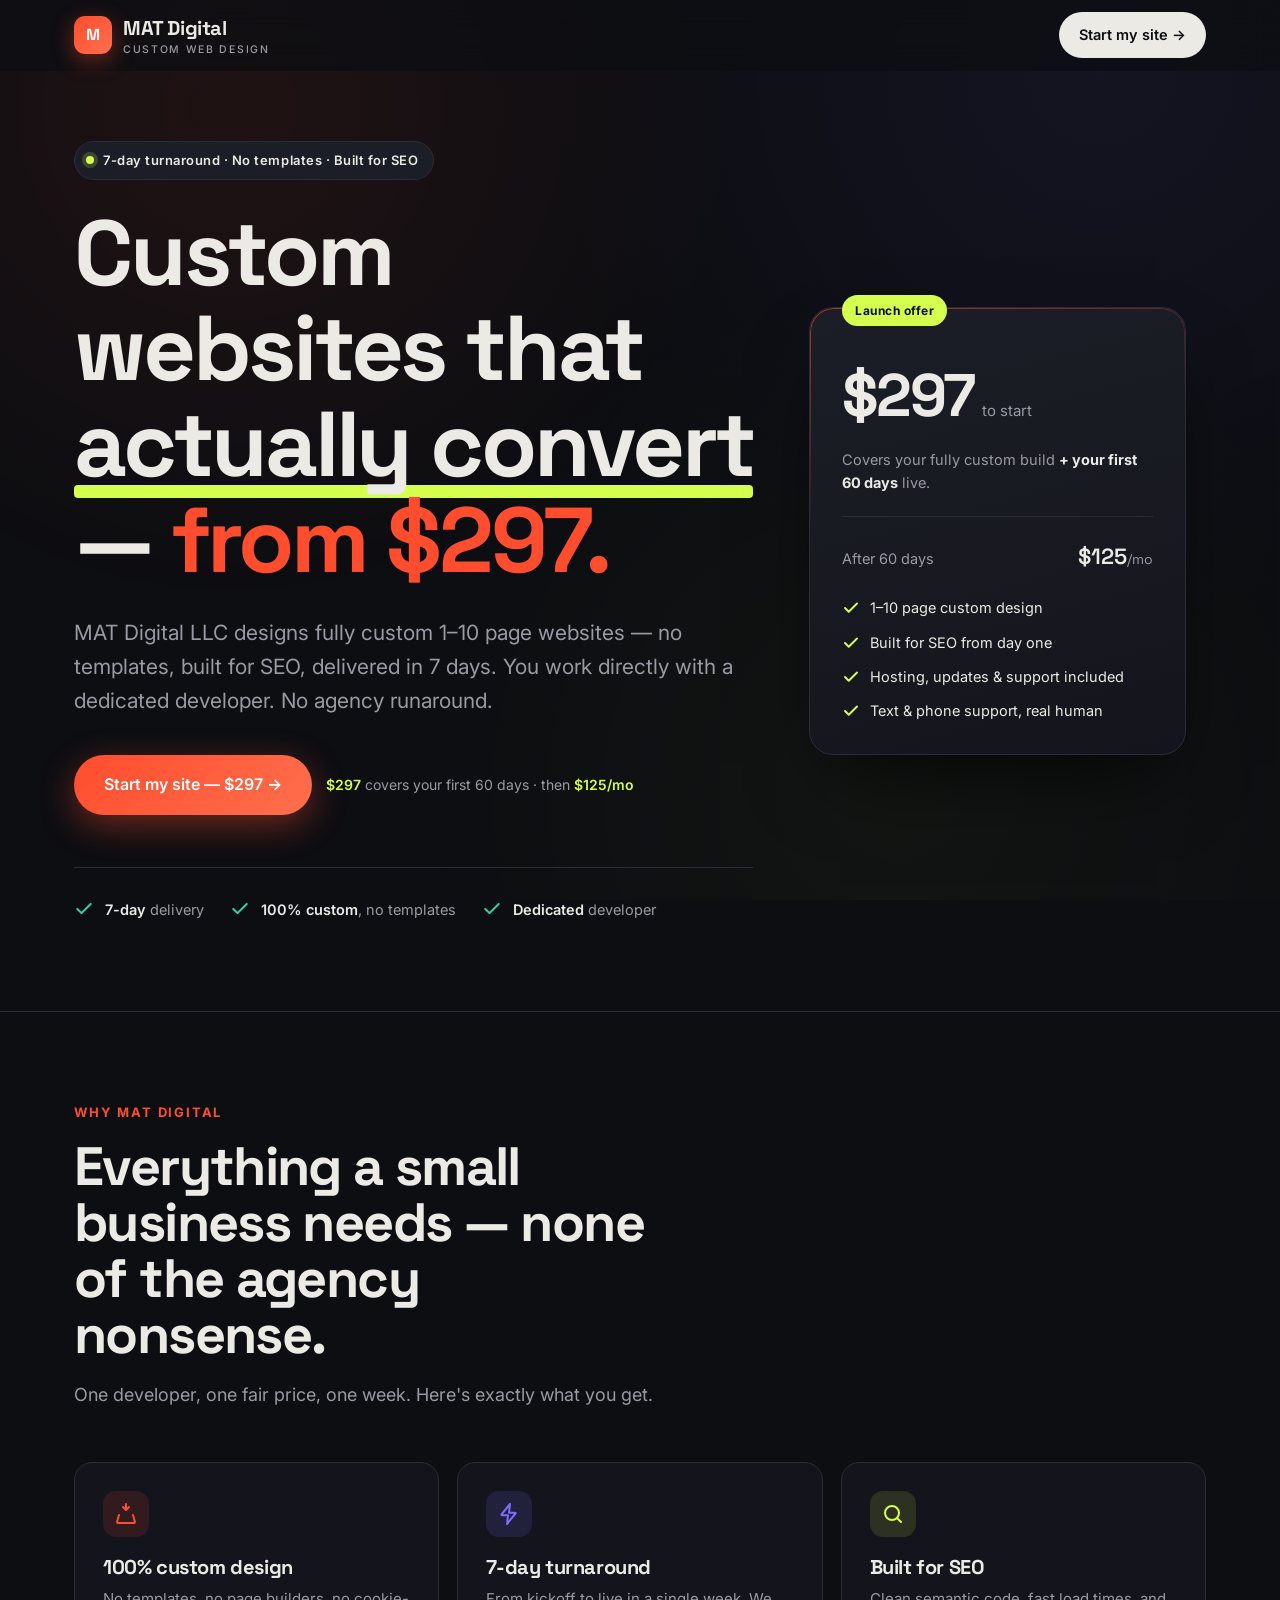
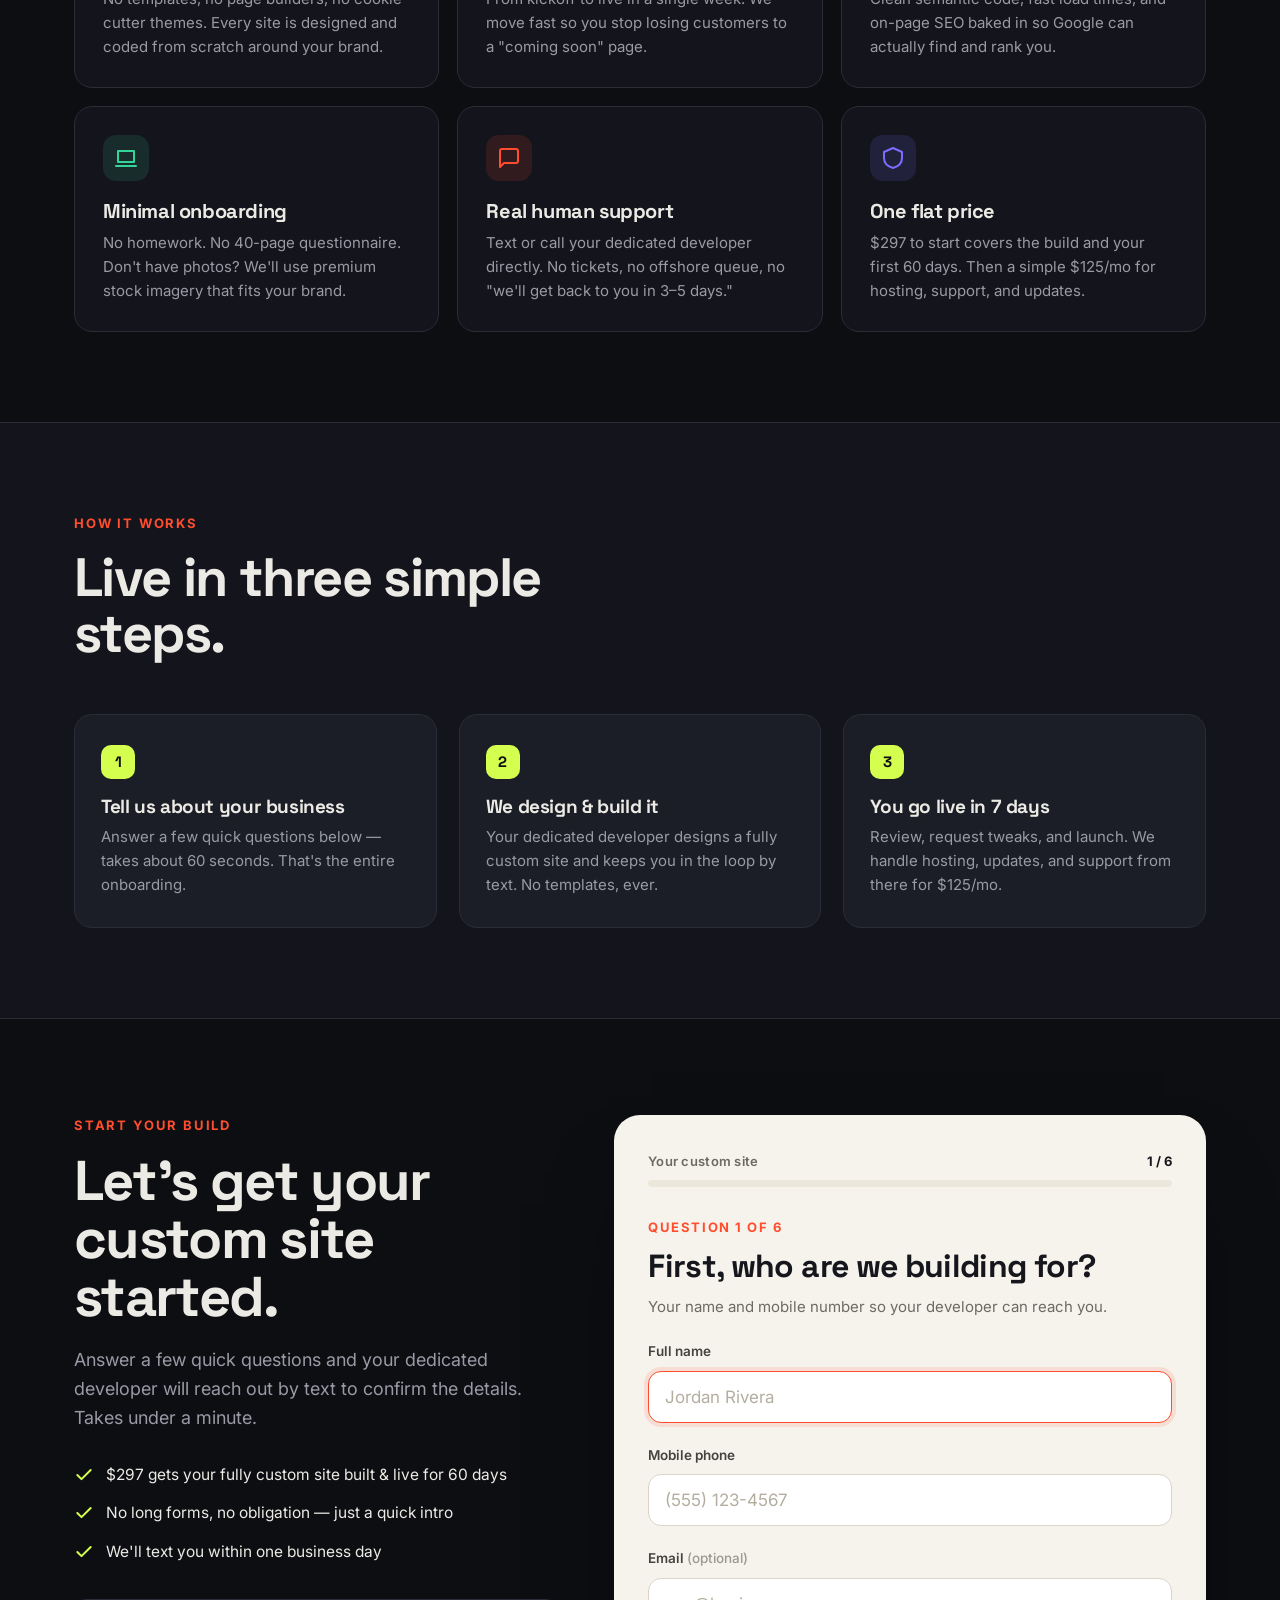
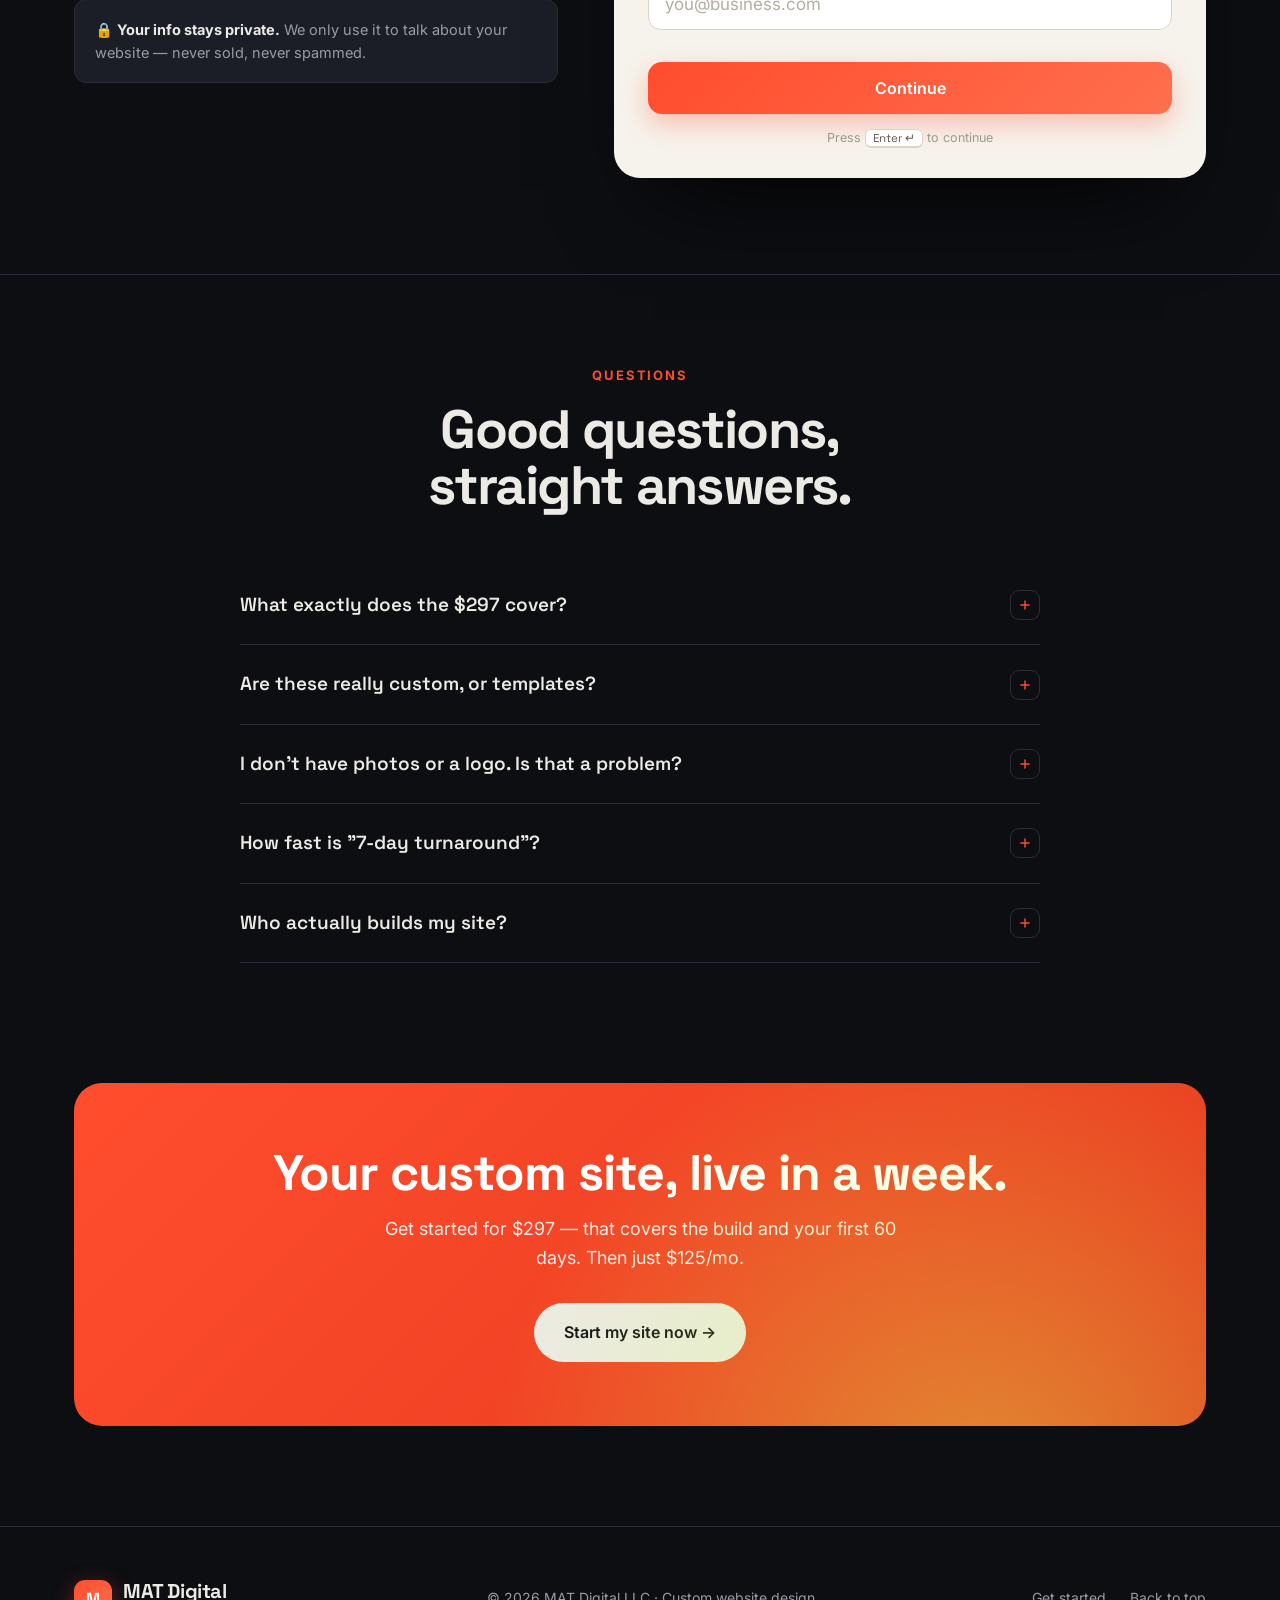
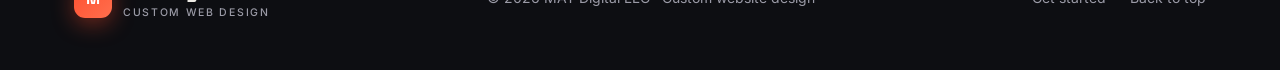
==== commit 390861b3: "Soften success-screen copy: remove payment mention Co-Authored-By: Claude Opus 4.8 (1M context) <nor" ====
--- a/index.html
+++ b/index.html
@@ -616,7 +616,7 @@
         <p>Thanks <span id="successName">there</span> — your request is in. Your dedicated developer will text you within one business day to kick things off.</p>
         <div class="next">
           <b>What happens next:</b><br/>
-          We'll confirm a few details, collect the $297 to start, and have your custom site live within 7 days.
+          We'll reach out shortly to confirm a few details and get your custom site live within 7 days.
         </div>
       </div>
 
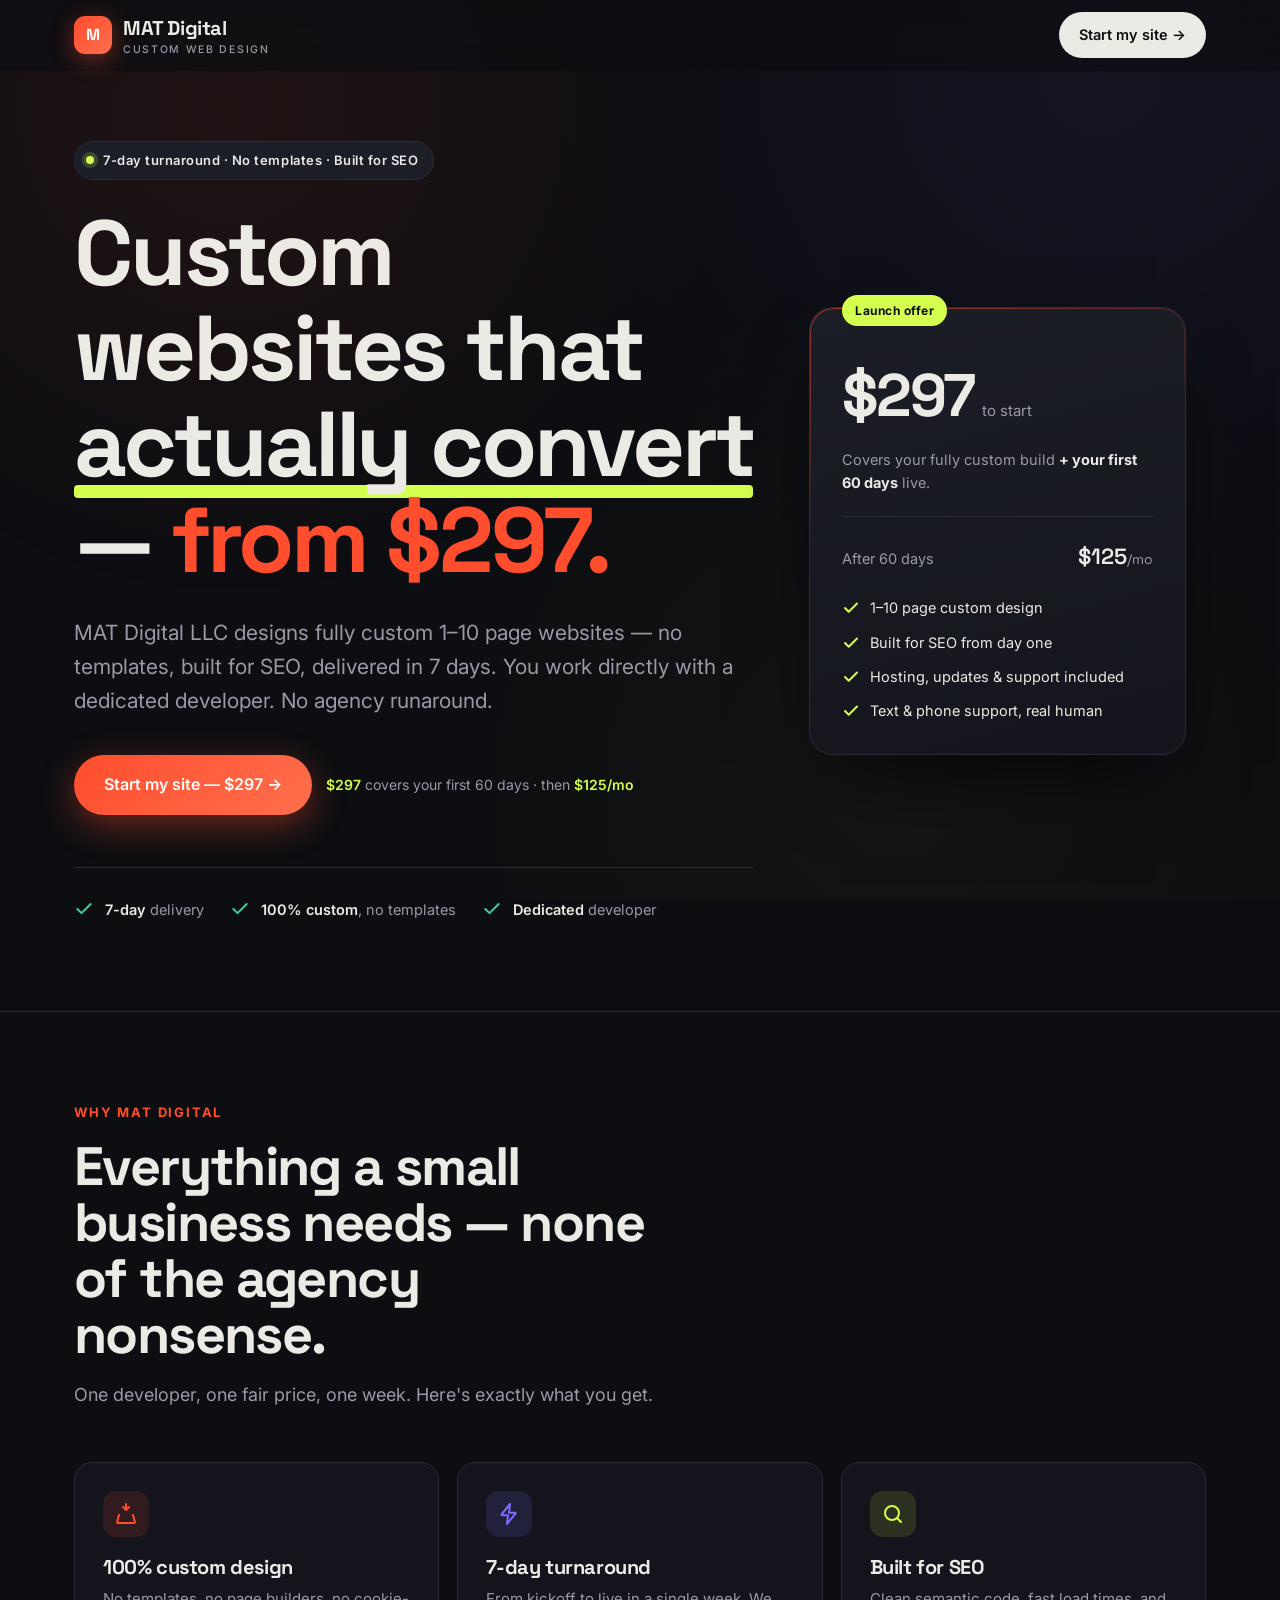
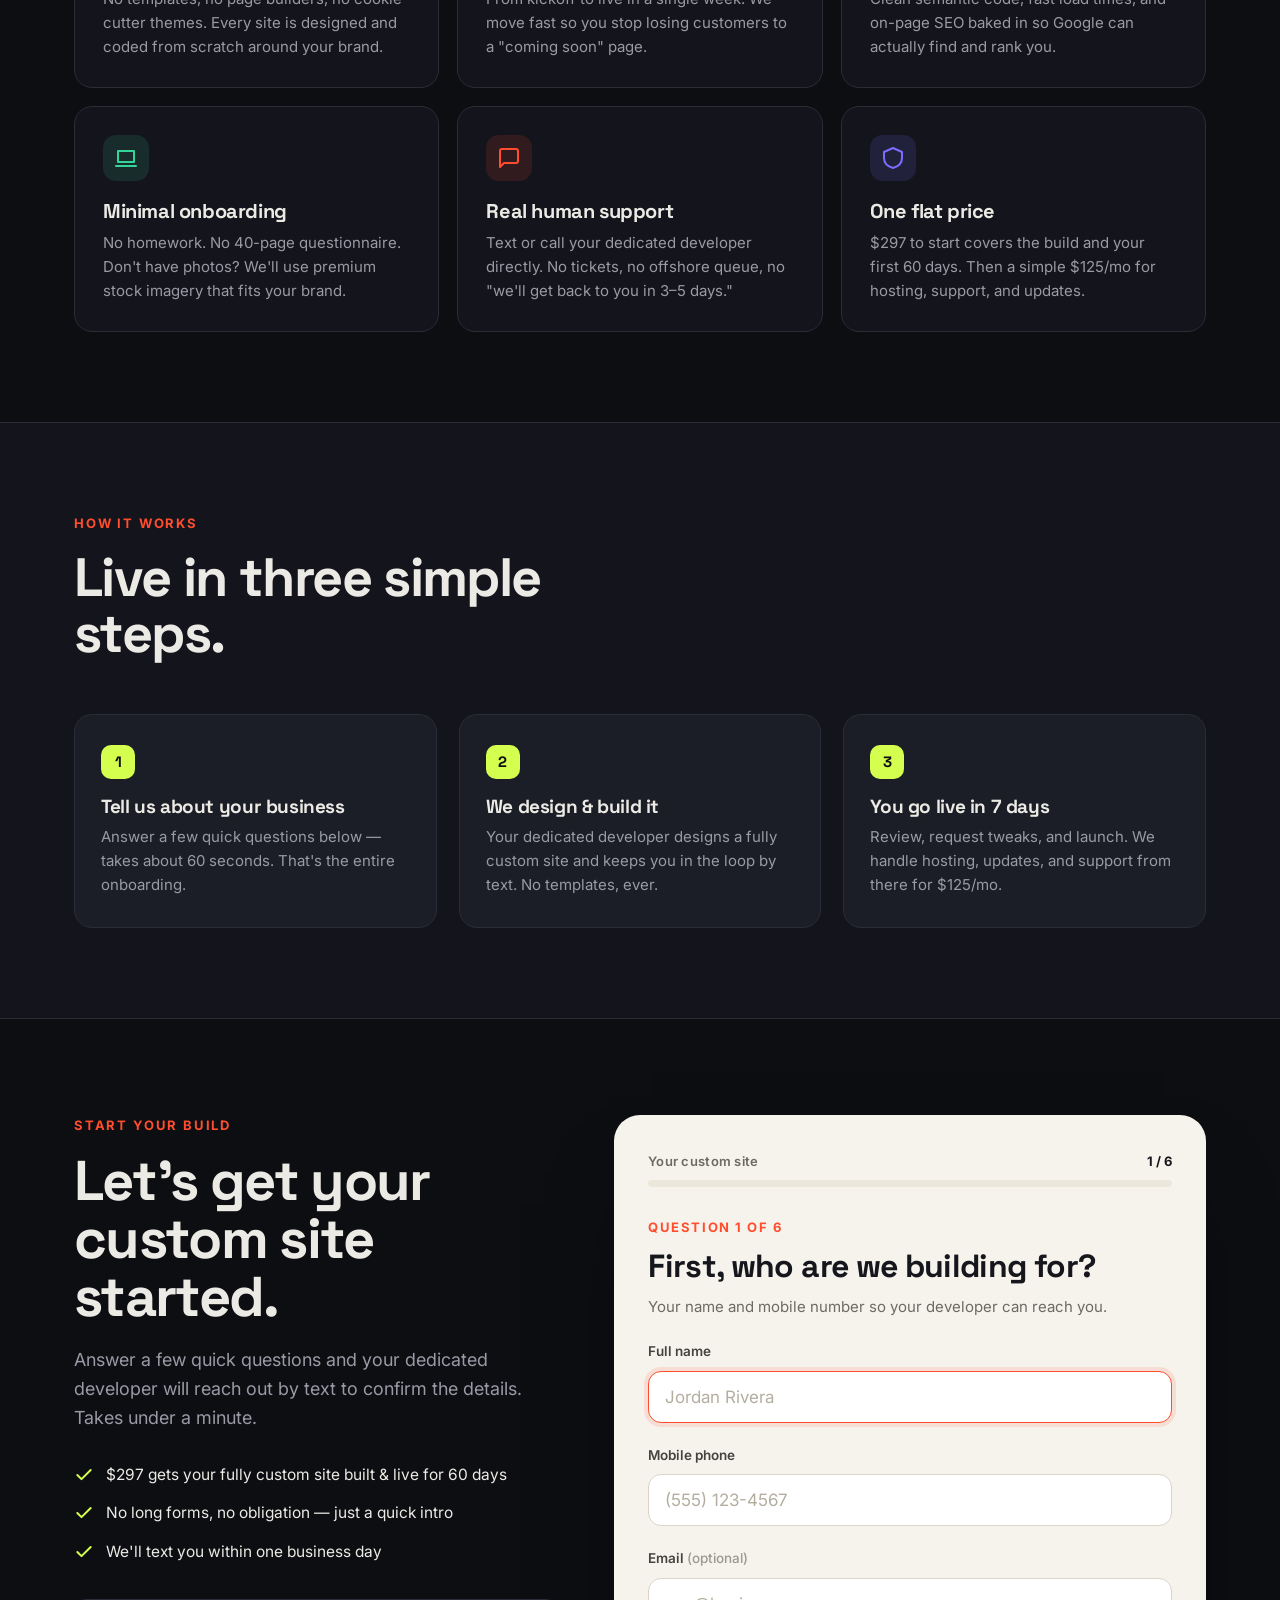
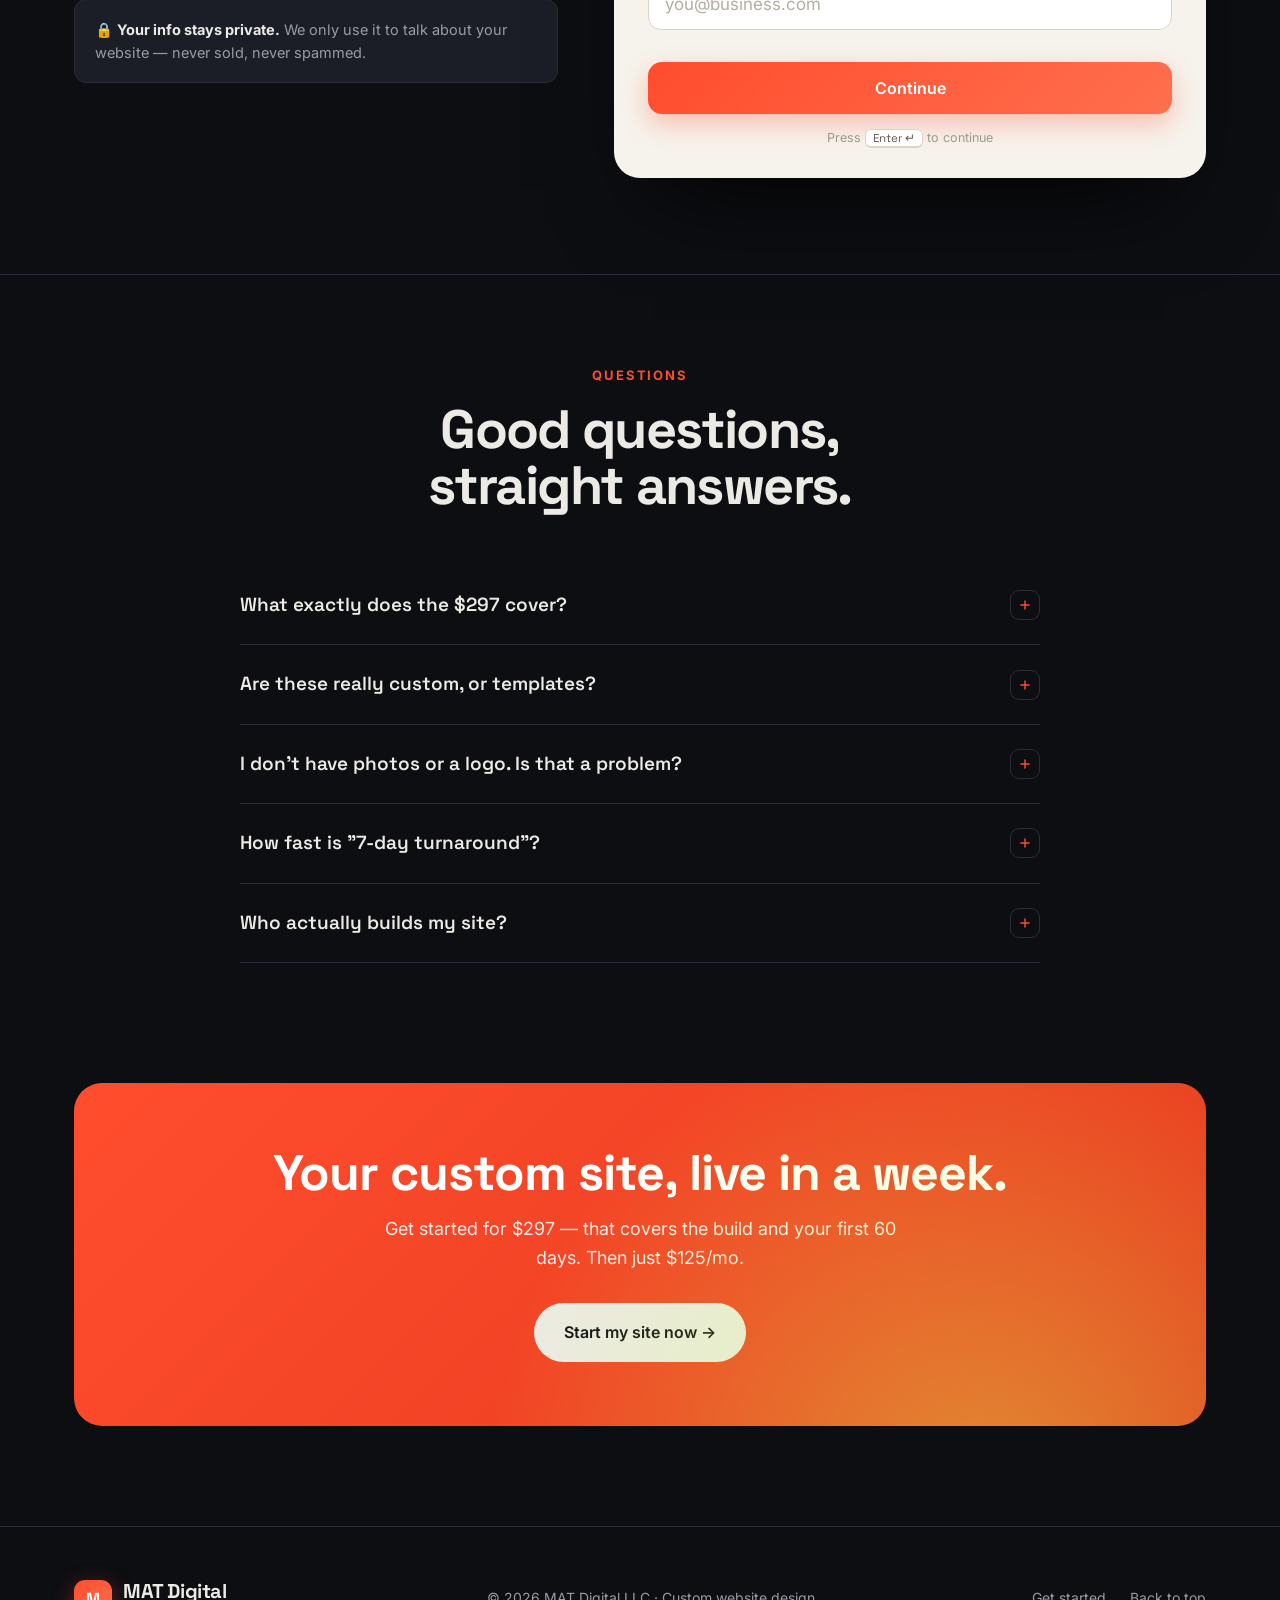
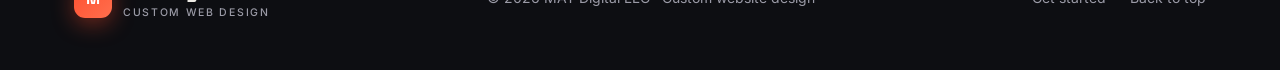
==== commit c2249b9d: "Update GoHighLevel inbound webhook URL Co-Authored-By: Claude Opus 4.8 (1M context) <noreply@anthrop" ====
--- a/index.html
+++ b/index.html
@@ -699,7 +699,7 @@
    Create it in GHL: Automation → Workflows → New Workflow →
    Add Trigger → "Inbound Webhook" → copy the generated URL.
    See README.md for full field-mapping instructions.            */
-const GHL_WEBHOOK_URL = "https://services.leadconnectorhq.com/hooks/REPLACE_WITH_YOUR_WEBHOOK_ID/webhook-trigger/REPLACE_ME";
+const GHL_WEBHOOK_URL = "https://services.leadconnectorhq.com/hooks/jLtLRg7QIo8cck6vFH3X/webhook-trigger/6d977693-5617-4abb-9601-177ab8d052b9";
 /* ▲▲▲ ----------------------------------------------------- ▲▲▲ */
 
 /* If true, we POST a "partial lead" (name + phone) as soon as step 1
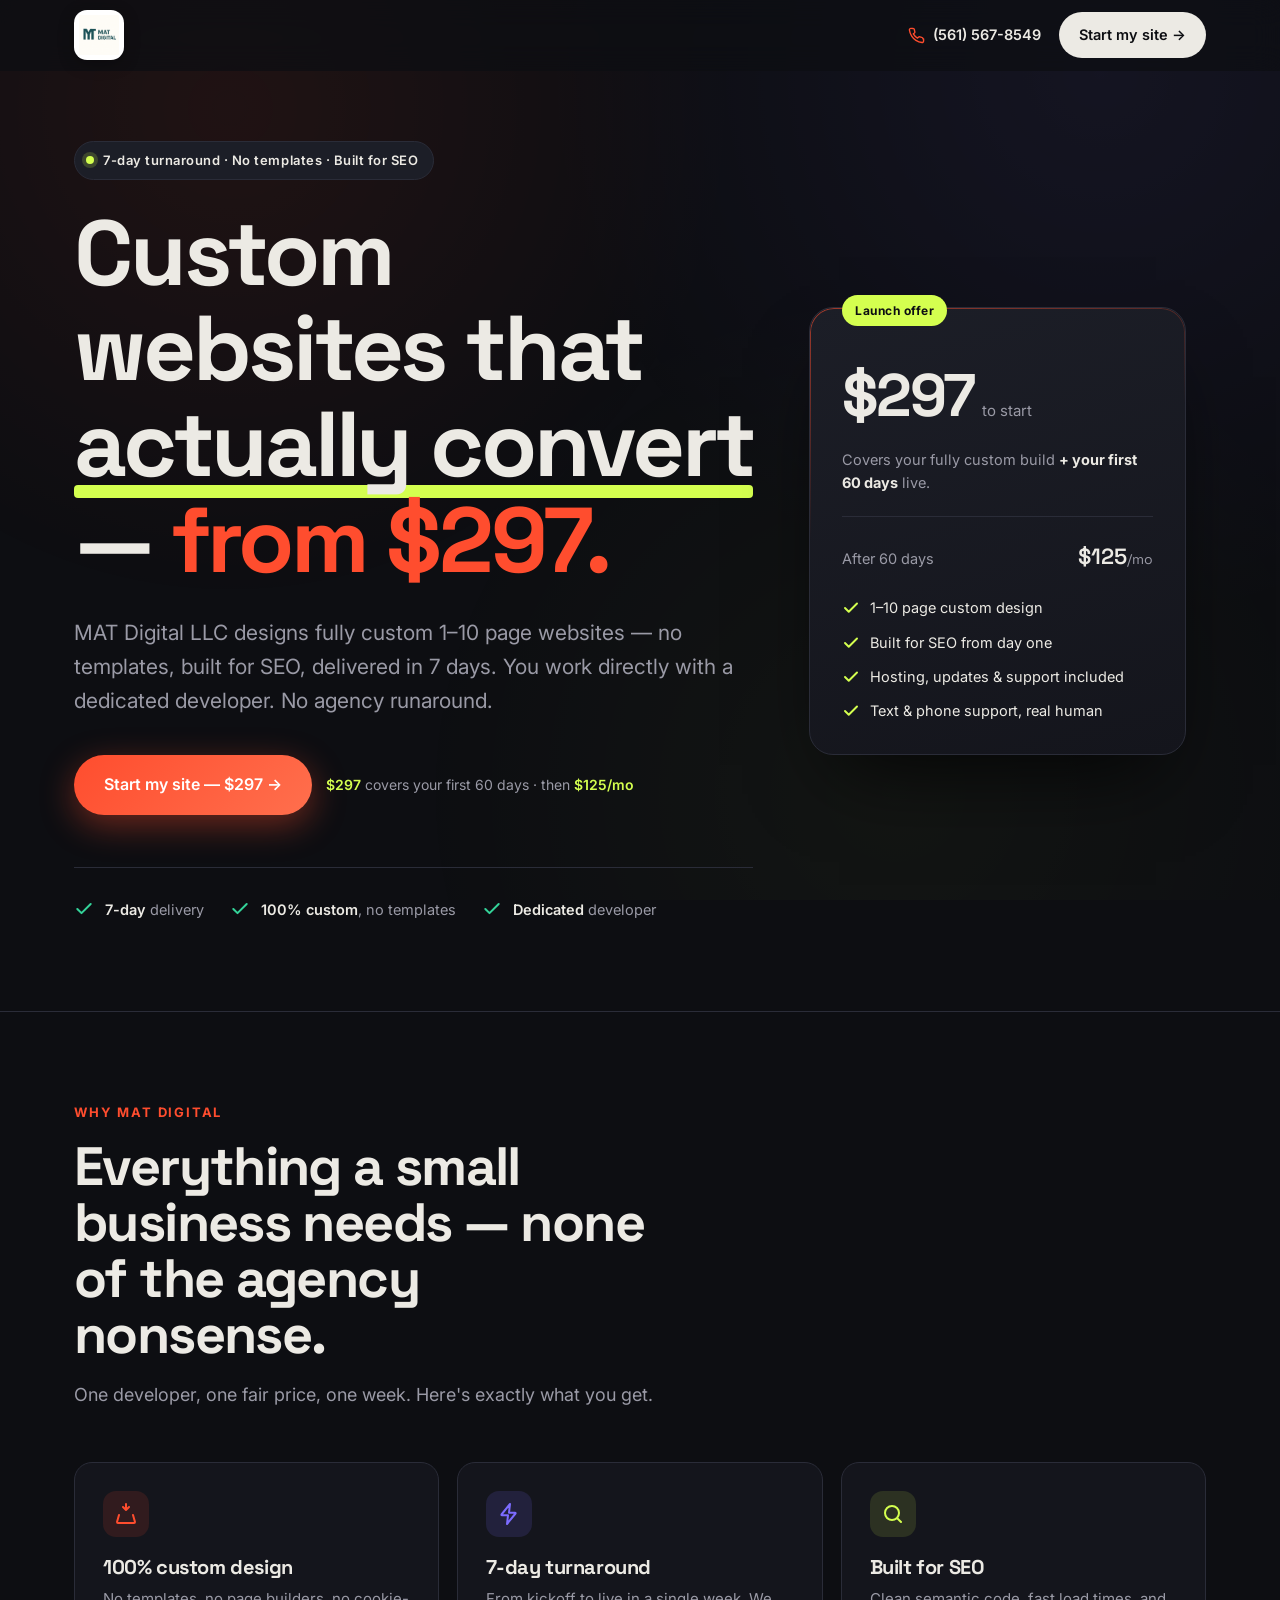
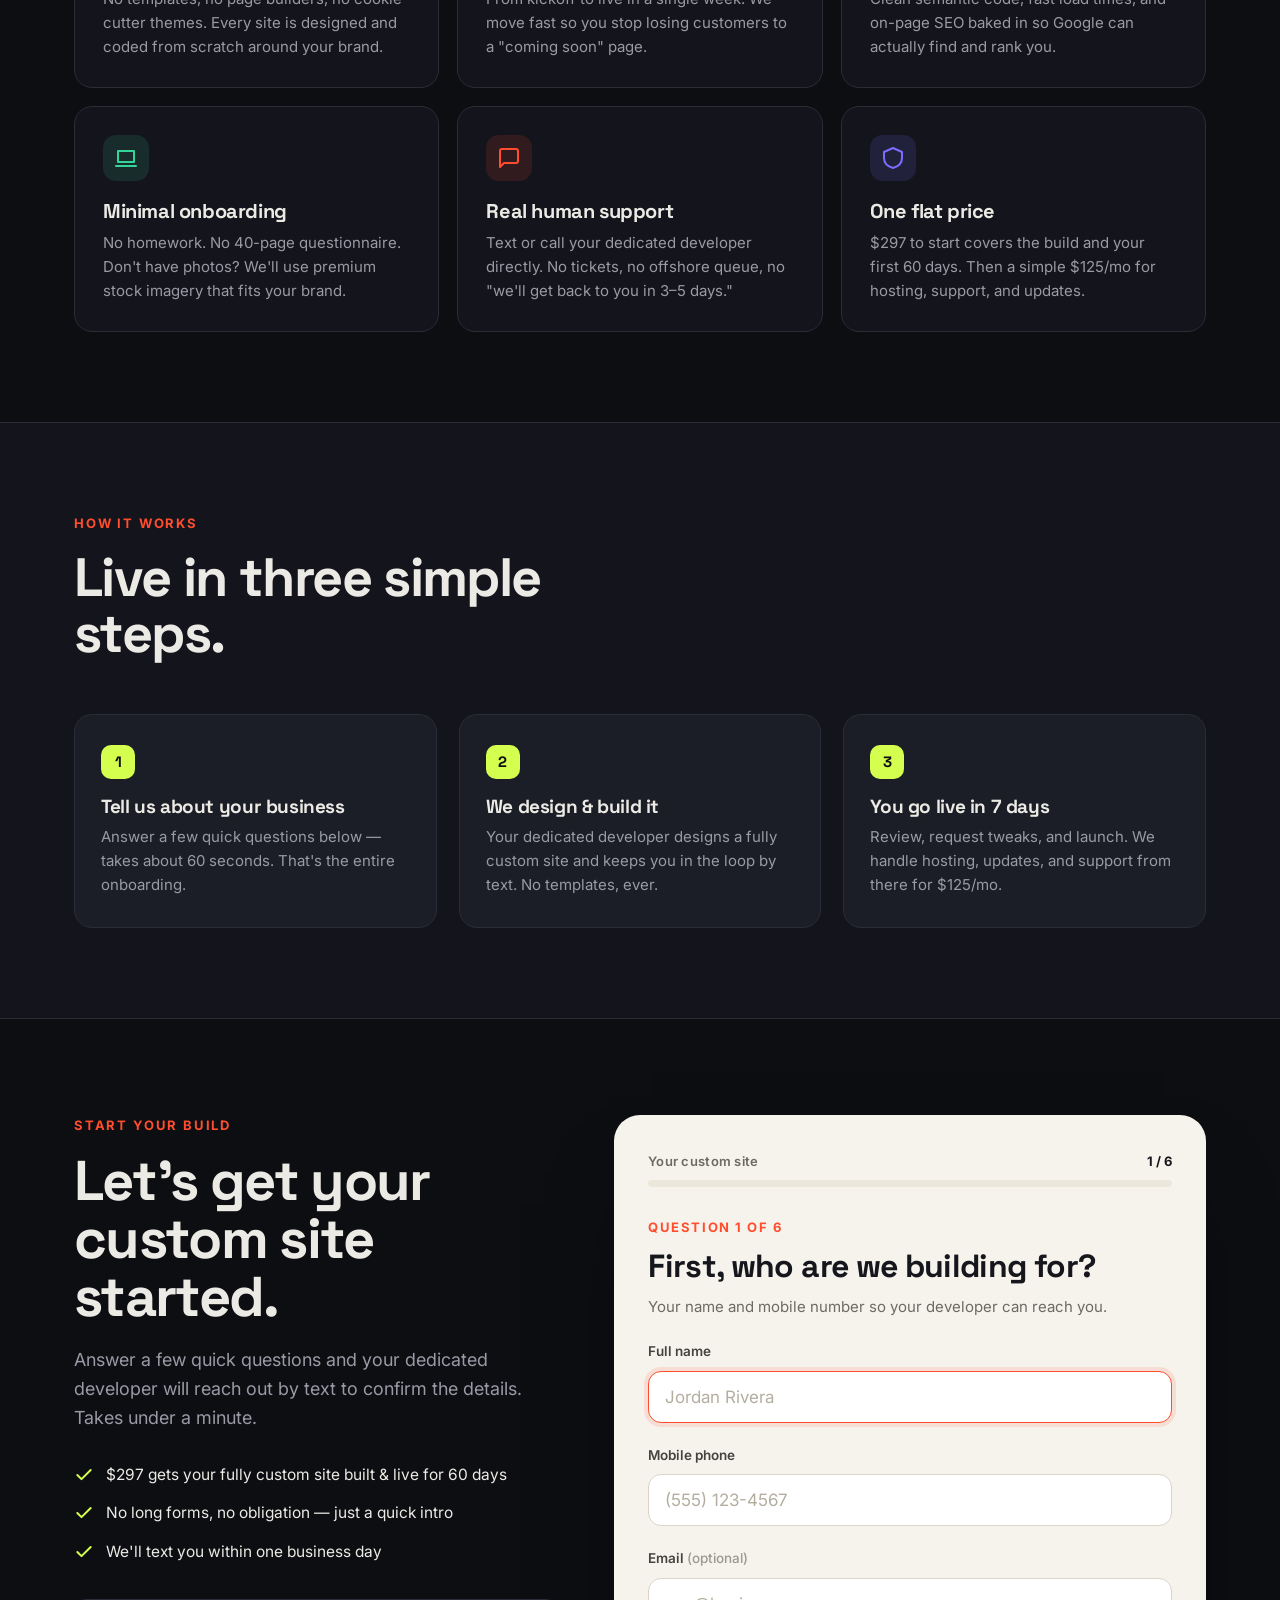
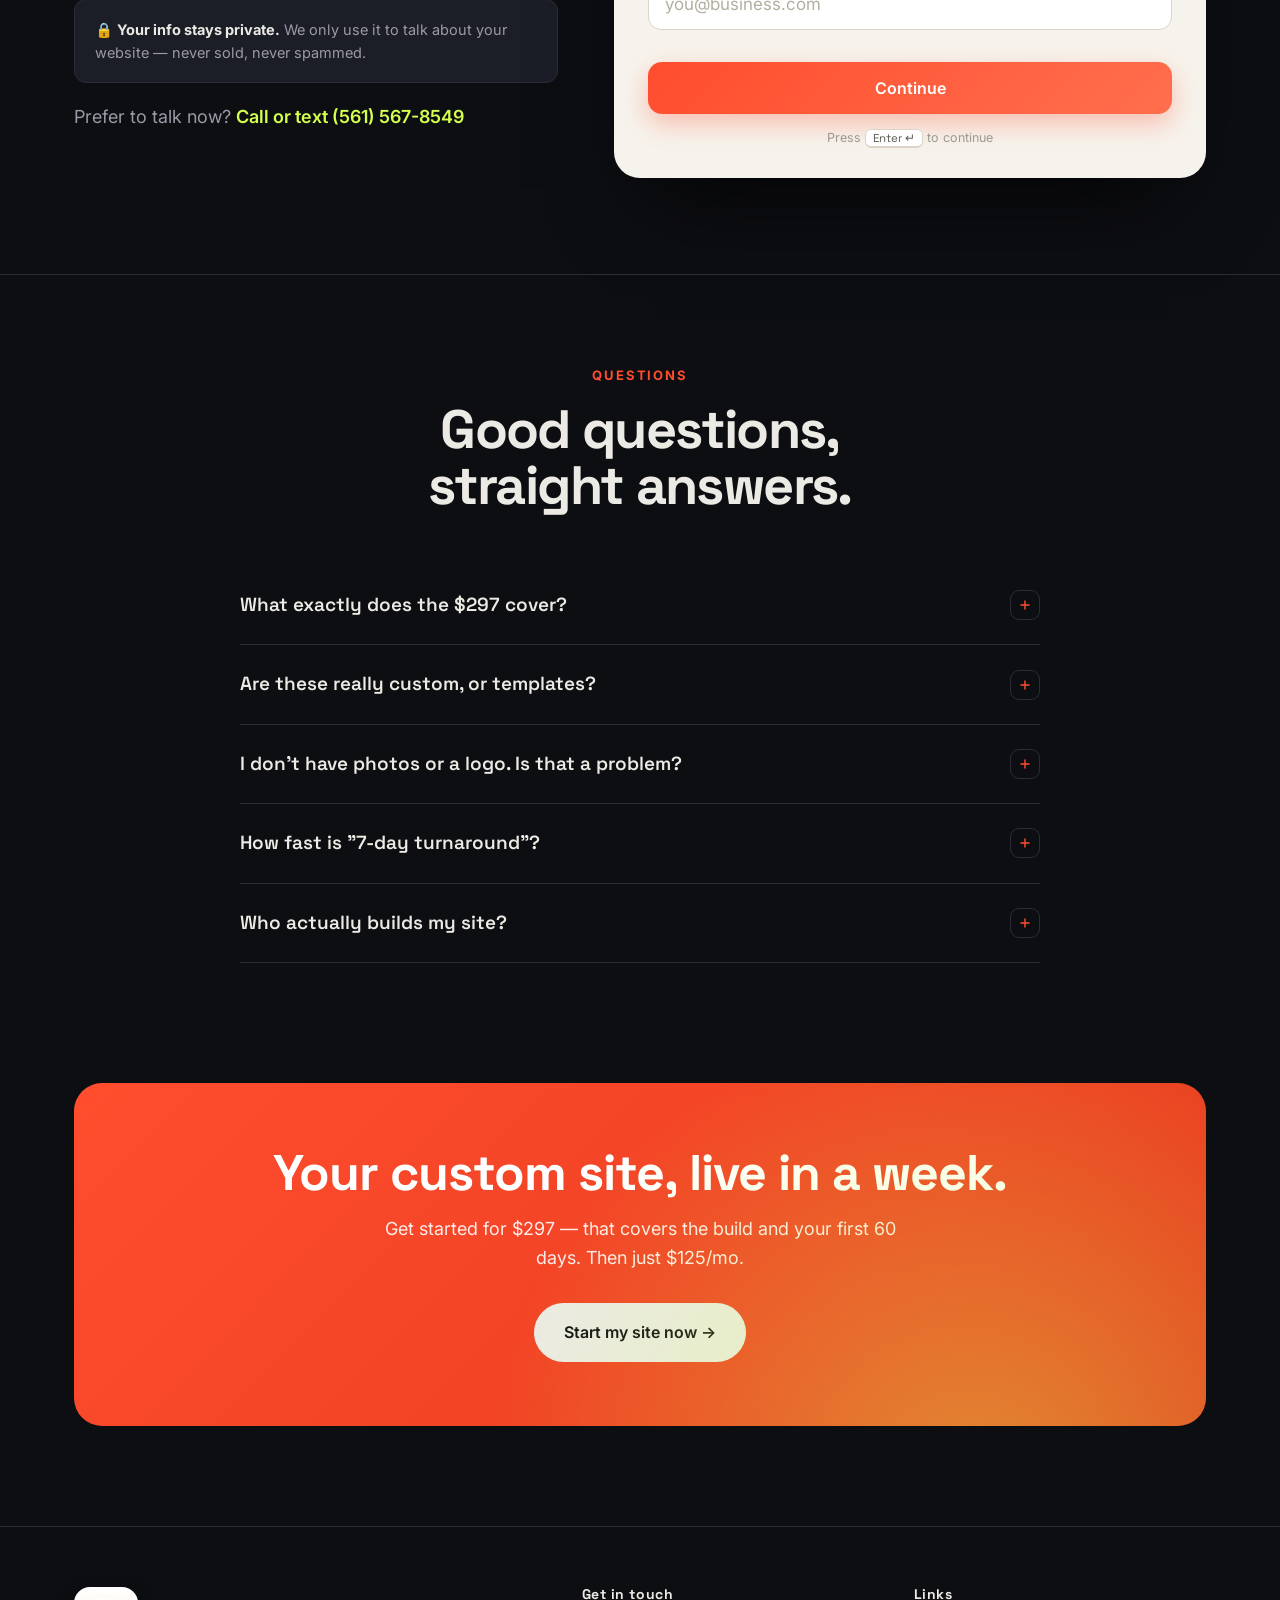
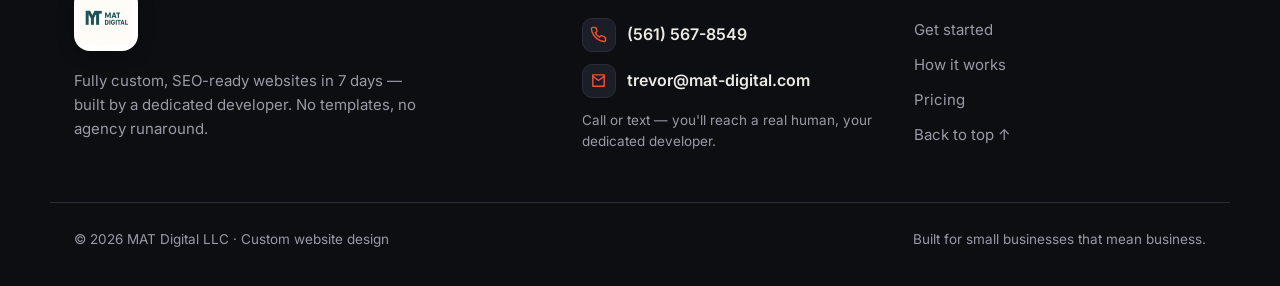
==== commit a50e3879: "Add MAT Digital logo (nav, footer, favicon) and contact info - Bundle logo.png in repo; use it in na" ====
--- a/index.html
+++ b/index.html
@@ -6,6 +6,8 @@
 <title>MAT Digital — Custom Website Design from $297 | 7-Day Turnaround</title>
 <meta name="description" content="MAT Digital LLC builds fully custom, SEO-ready websites — no templates. $297 to start (covers your first 60 days), then $125/mo. 7-day turnaround with a dedicated web developer." />
 <meta name="theme-color" content="#0D0E12" />
+<link rel="icon" type="image/png" href="/logo.png" />
+<link rel="apple-touch-icon" href="/logo.png" />
 
 <!-- Open Graph -->
 <meta property="og:title" content="MAT Digital — Custom Website Design from $297" />
@@ -88,6 +90,18 @@
     box-shadow: 0 6px 22px rgba(255,77,46,.4);
   }
   .logo small { display:block; font-family:'Inter'; font-weight:500; font-size:10.5px; letter-spacing:.16em; color: var(--text-dim); text-transform: uppercase; margin-top: -2px; }
+
+  /* actual brand logo on a white chip (logo art has a white background) */
+  .logo-chip { width: 50px; height: 50px; border-radius: 13px; background: #fff; padding: 5px; display: grid; place-items: center; overflow: hidden; box-shadow: 0 4px 16px rgba(0,0,0,.28); flex: none; }
+  .logo-chip img { width: 100%; height: 100%; object-fit: contain; display: block; }
+  .logo-chip.lg { width: 64px; height: 64px; border-radius: 16px; padding: 6px; }
+
+  .nav-actions { display: flex; align-items: center; gap: 18px; }
+  .nav-phone { display: inline-flex; align-items: center; gap: 8px; font-weight: 600; font-size: 14.5px; color: var(--text); transition: color .2s var(--ease); }
+  .nav-phone:hover { color: var(--lime); }
+  .nav-phone svg { color: var(--brand); flex: none; }
+  @media (max-width: 760px){ .nav-phone { display: none; } }
+
   .nav-cta {
     font-weight: 600; font-size: 14.5px; padding: 11px 20px; border-radius: 100px;
     background: var(--text); color: var(--ink);
@@ -332,11 +346,25 @@
   .cta-inner .btn { position: relative; }
 
   /* ---------- Footer ---------- */
-  footer { border-top: 1px solid var(--line); padding: 48px 0; }
-  .foot-inner { display:flex; flex-wrap:wrap; justify-content: space-between; gap: 24px; align-items:center; }
-  .foot-inner p { color: var(--text-dim); font-size: 14px; }
-  .foot-links { display:flex; gap: 24px; font-size: 14px; color: var(--text-dim); }
-  .foot-links a:hover { color: var(--text); }
+  footer { border-top: 1px solid var(--line); padding: 60px 0 36px; }
+  .foot-top { display: grid; grid-template-columns: 1.6fr 1fr 1fr; gap: 40px; }
+  @media (max-width: 760px){ .foot-top { grid-template-columns: 1fr; gap: 34px; } }
+  .foot-brand .foot-tag { color: var(--text-dim); font-size: 15px; margin-top: 18px; max-width: 38ch; }
+  .foot-contact h4, .foot-nav h4 { font-family:'Space Grotesk'; font-size: 14px; letter-spacing: .04em; color: var(--text); margin-bottom: 16px; }
+  .contact-row { display: flex; align-items: center; gap: 11px; font-size: 16px; font-weight: 600; color: var(--text); margin-bottom: 12px; transition: color .2s var(--ease); }
+  .contact-row:hover { color: var(--brand-2); }
+  .contact-row .ic { width: 34px; height: 34px; border-radius: 10px; display: grid; place-items: center; background: var(--ink-3); border: 1px solid var(--line); color: var(--brand); flex: none; }
+  .contact-note { color: var(--text-dim); font-size: 13.5px; margin-top: 4px; }
+  .foot-nav { display: flex; flex-direction: column; }
+  .foot-nav a { color: var(--text-dim); font-size: 15px; margin-bottom: 11px; transition: color .2s var(--ease); }
+  .foot-nav a:hover { color: var(--text); }
+  .foot-bottom { display: flex; flex-wrap: wrap; justify-content: space-between; gap: 14px; margin-top: 44px; padding-top: 26px; border-top: 1px solid var(--line); }
+  .foot-bottom p { color: var(--text-dim); font-size: 13.5px; }
+
+  /* talk-now line under the form pitch */
+  .talk-now { margin-top: 16px; font-size: 14.5px; color: var(--text-dim); }
+  .talk-now a { color: var(--lime); font-weight: 600; }
+  .talk-now a:hover { text-decoration: underline; }
 
   /* ---------- reveal-on-scroll ---------- */
   .reveal { opacity: 0; transform: translateY(26px); transition: opacity .7s var(--ease), transform .7s var(--ease); }
@@ -354,11 +382,16 @@
 <!-- ===================== NAV ===================== -->
 <header class="nav" id="nav">
   <div class="wrap nav-inner">
-    <a class="logo" href="#top" aria-label="MAT Digital home">
-      <span class="logo-mark">M</span>
-      <span>MAT Digital<small>Custom Web Design</small></span>
+    <a class="logo" href="#top" aria-label="MAT Digital — Custom Web Design, home">
+      <span class="logo-chip"><img src="/logo.png" alt="MAT Digital" width="409" height="409" /></span>
     </a>
-    <a class="nav-cta" href="#start">Start my site →</a>
+    <div class="nav-actions">
+      <a class="nav-phone" href="tel:+15615678549" aria-label="Call or text MAT Digital at (561) 567-8549">
+        <svg width="17" height="17" viewBox="0 0 24 24" fill="none"><path d="M22 16.9v3a2 2 0 0 1-2.2 2 19.8 19.8 0 0 1-8.6-3.1 19.5 19.5 0 0 1-6-6A19.8 19.8 0 0 1 2 4.2 2 2 0 0 1 4 2h3a2 2 0 0 1 2 1.7c.1.9.3 1.8.6 2.6a2 2 0 0 1-.5 2.1L7.5 9.6a16 16 0 0 0 6 6l1.2-1.2a2 2 0 0 1 2.1-.4c.8.3 1.7.5 2.6.6a2 2 0 0 1 1.7 2Z" stroke="currentColor" stroke-width="2" stroke-linecap="round" stroke-linejoin="round"/></svg>
+        (561) 567-8549
+      </a>
+      <a class="nav-cta" href="#start">Start my site →</a>
+    </div>
   </div>
 </header>
 
@@ -493,6 +526,7 @@
       <div class="reassure">
         🔒 <b>Your info stays private.</b> We only use it to talk about your website — never sold, never spammed.
       </div>
+      <p class="talk-now">Prefer to talk now? <a href="tel:+15615678549">Call or text (561) 567-8549</a></p>
     </div>
 
     <!-- FORM CARD -->
@@ -677,16 +711,36 @@
 
 <!-- ===================== FOOTER ===================== -->
 <footer>
-  <div class="wrap foot-inner">
-    <a class="logo" href="#top">
-      <span class="logo-mark">M</span>
-      <span>MAT Digital<small>Custom Web Design</small></span>
-    </a>
+  <div class="wrap foot-top">
+    <div class="foot-brand">
+      <a class="logo" href="#top" aria-label="MAT Digital home">
+        <span class="logo-chip lg"><img src="/logo.png" alt="MAT Digital" width="409" height="409" /></span>
+      </a>
+      <p class="foot-tag">Fully custom, SEO-ready websites in 7 days — built by a dedicated developer. No templates, no agency runaround.</p>
+    </div>
+    <div class="foot-contact">
+      <h4>Get in touch</h4>
+      <a class="contact-row" href="tel:+15615678549">
+        <span class="ic"><svg width="17" height="17" viewBox="0 0 24 24" fill="none"><path d="M22 16.9v3a2 2 0 0 1-2.2 2 19.8 19.8 0 0 1-8.6-3.1 19.5 19.5 0 0 1-6-6A19.8 19.8 0 0 1 2 4.2 2 2 0 0 1 4 2h3a2 2 0 0 1 2 1.7c.1.9.3 1.8.6 2.6a2 2 0 0 1-.5 2.1L7.5 9.6a16 16 0 0 0 6 6l1.2-1.2a2 2 0 0 1 2.1-.4c.8.3 1.7.5 2.6.6a2 2 0 0 1 1.7 2Z" stroke="currentColor" stroke-width="2" stroke-linecap="round" stroke-linejoin="round"/></svg></span>
+        (561) 567-8549
+      </a>
+      <a class="contact-row" href="mailto:trevor@mat-digital.com">
+        <span class="ic"><svg width="17" height="17" viewBox="0 0 24 24" fill="none"><path d="M4 4h16v16H4z" stroke="currentColor" stroke-width="2" stroke-linejoin="round"/><path d="m4 6 8 6 8-6" stroke="currentColor" stroke-width="2" stroke-linecap="round" stroke-linejoin="round"/></svg></span>
+        trevor@mat-digital.com
+      </a>
+      <p class="contact-note">Call or text — you'll reach a real human, your dedicated developer.</p>
+    </div>
+    <div class="foot-nav">
+      <h4>Links</h4>
+      <a href="#start">Get started</a>
+      <a href="#top">How it works</a>
+      <a href="#start">Pricing</a>
+      <a href="#top">Back to top ↑</a>
+    </div>
+  </div>
+  <div class="wrap foot-bottom">
     <p>© <span id="year">2026</span> MAT Digital LLC · Custom website design</p>
-    <div class="foot-links">
-      <a href="#start">Get started</a>
-      <a href="#top">Back to top</a>
-    </div>
+    <p>Built for small businesses that mean business.</p>
   </div>
 </footer>
 
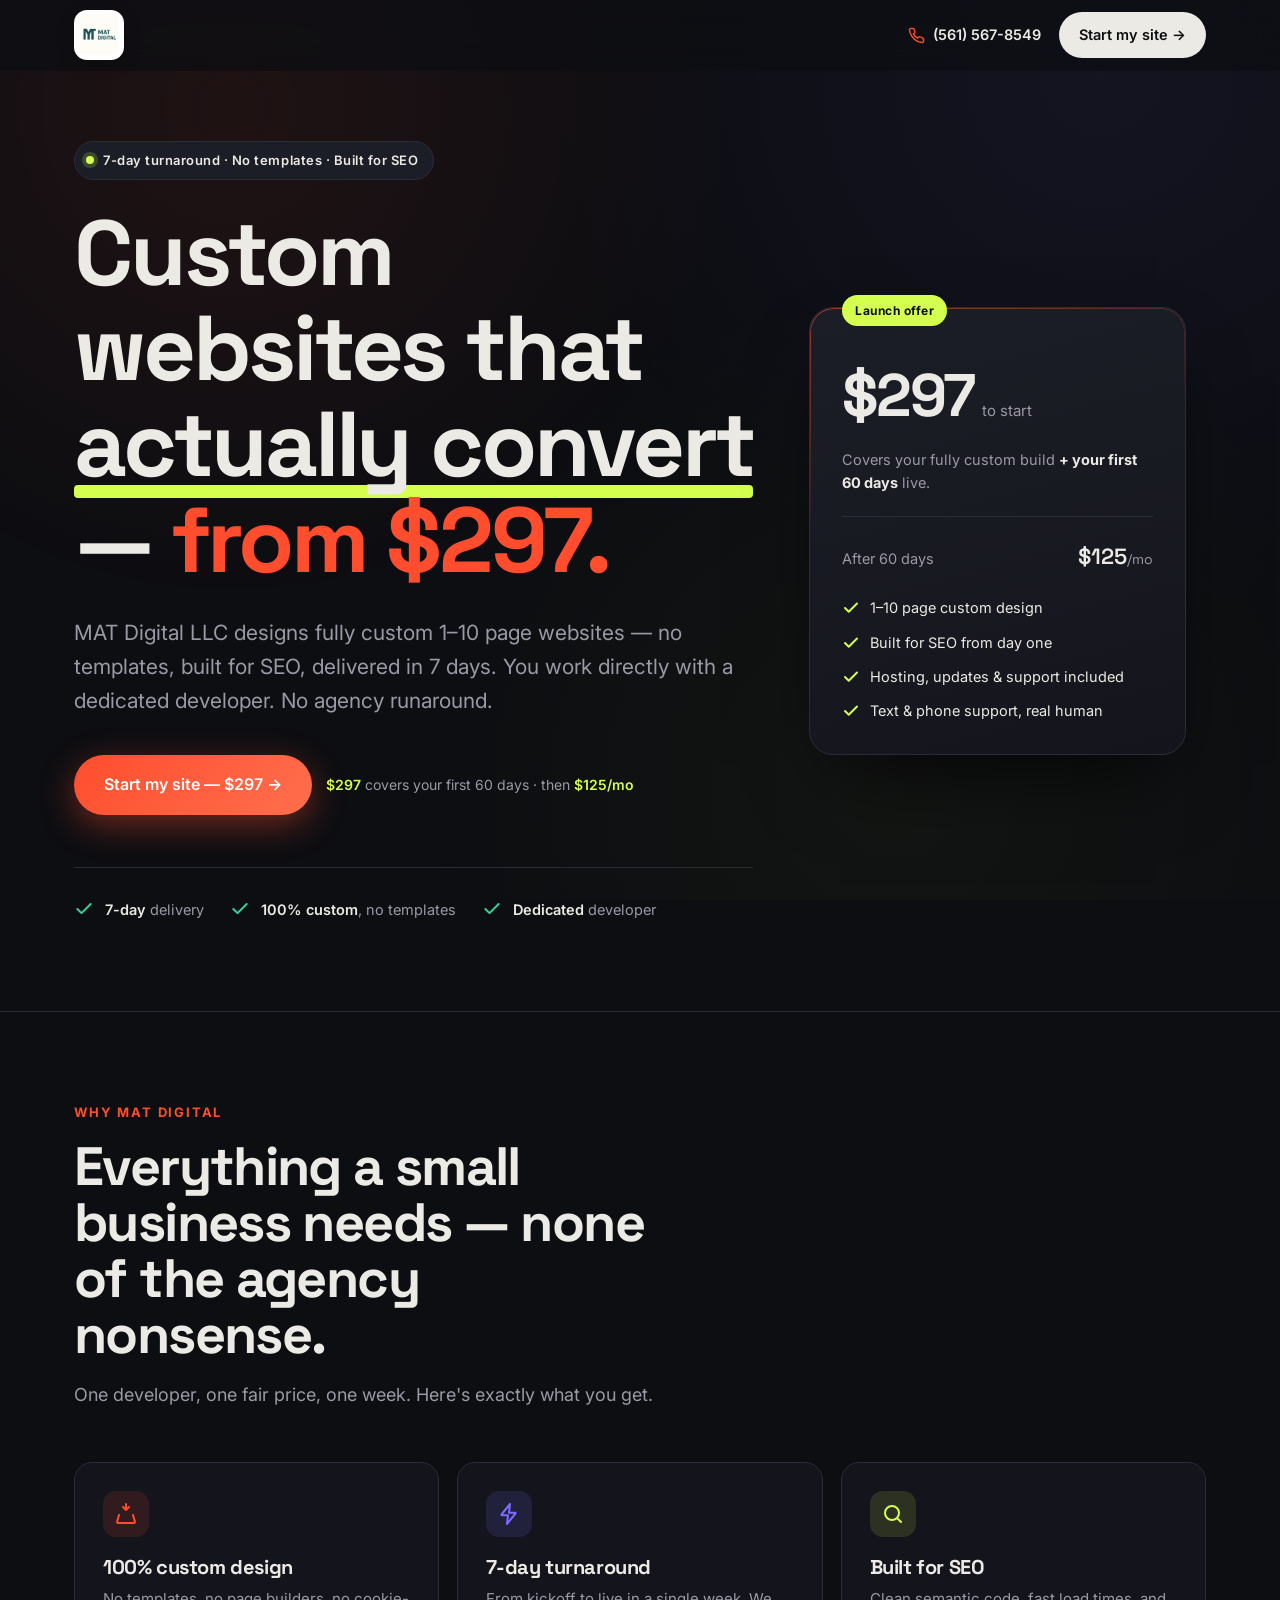
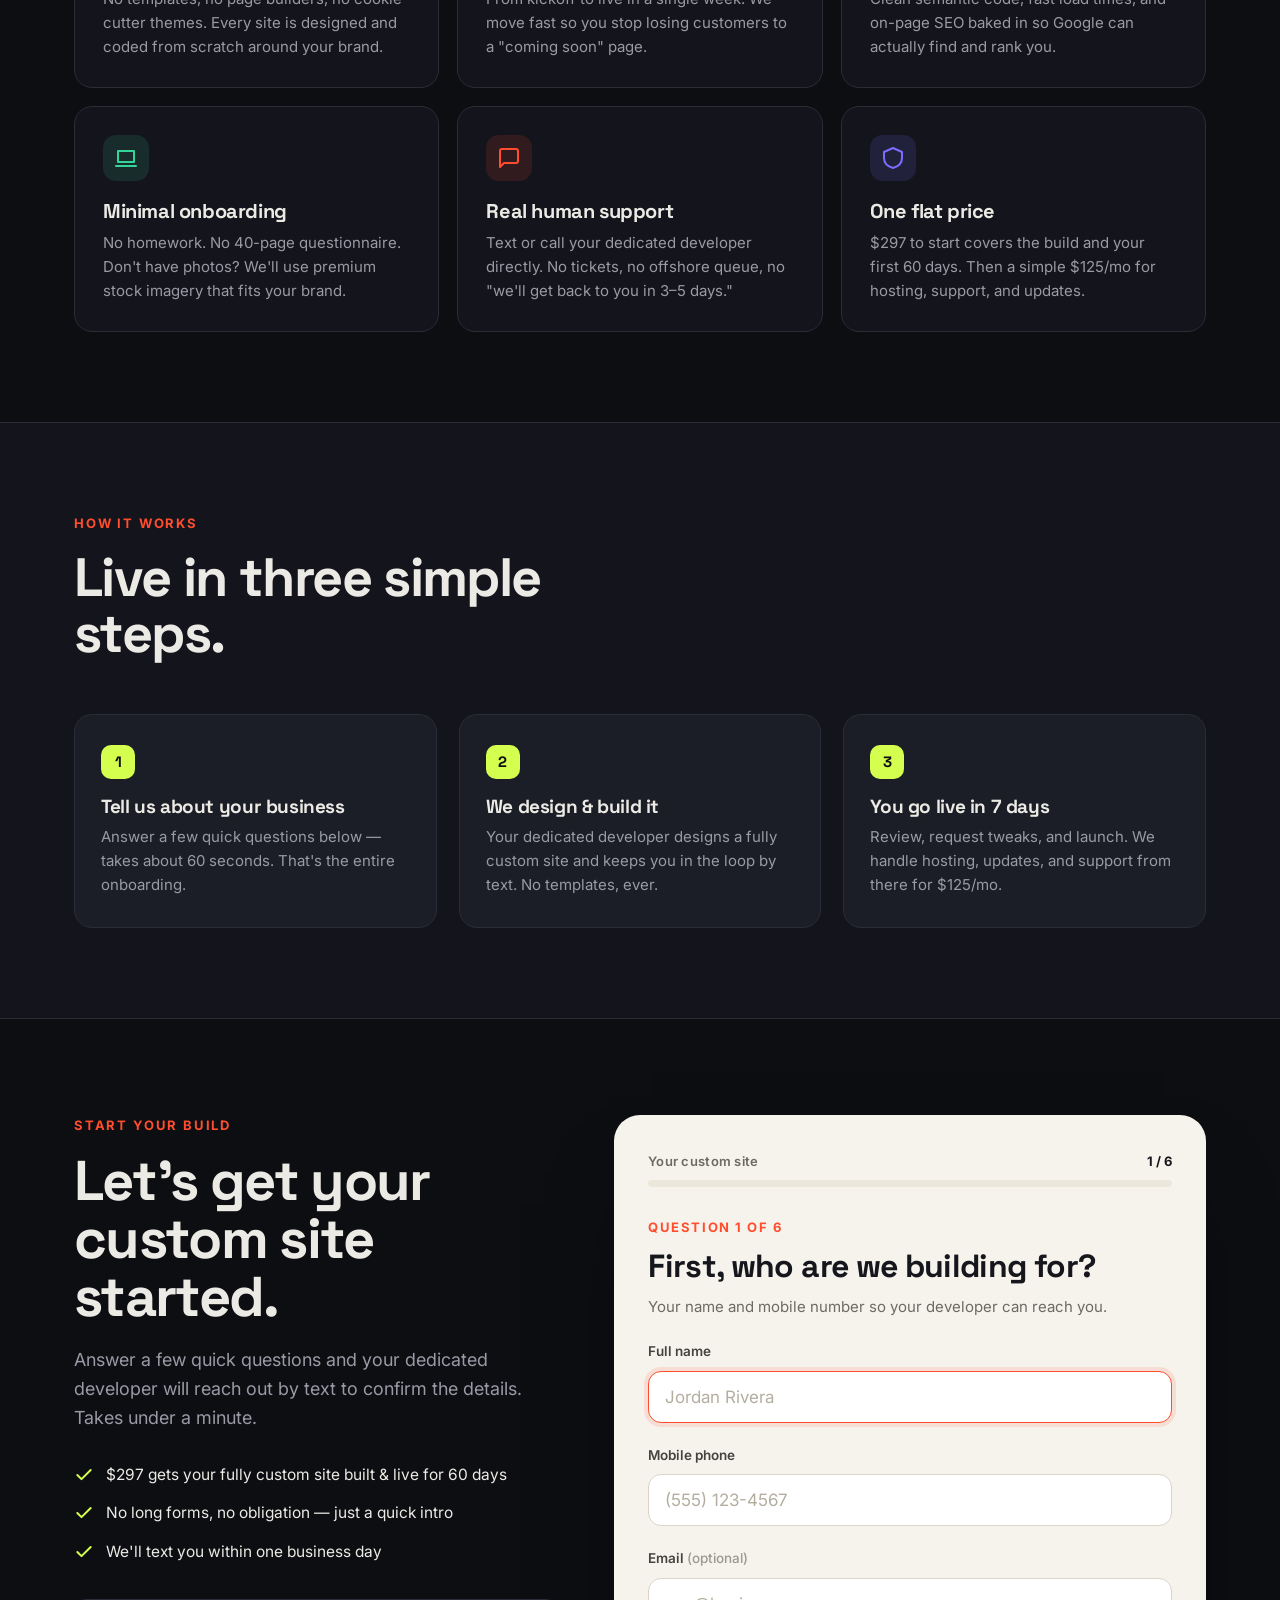
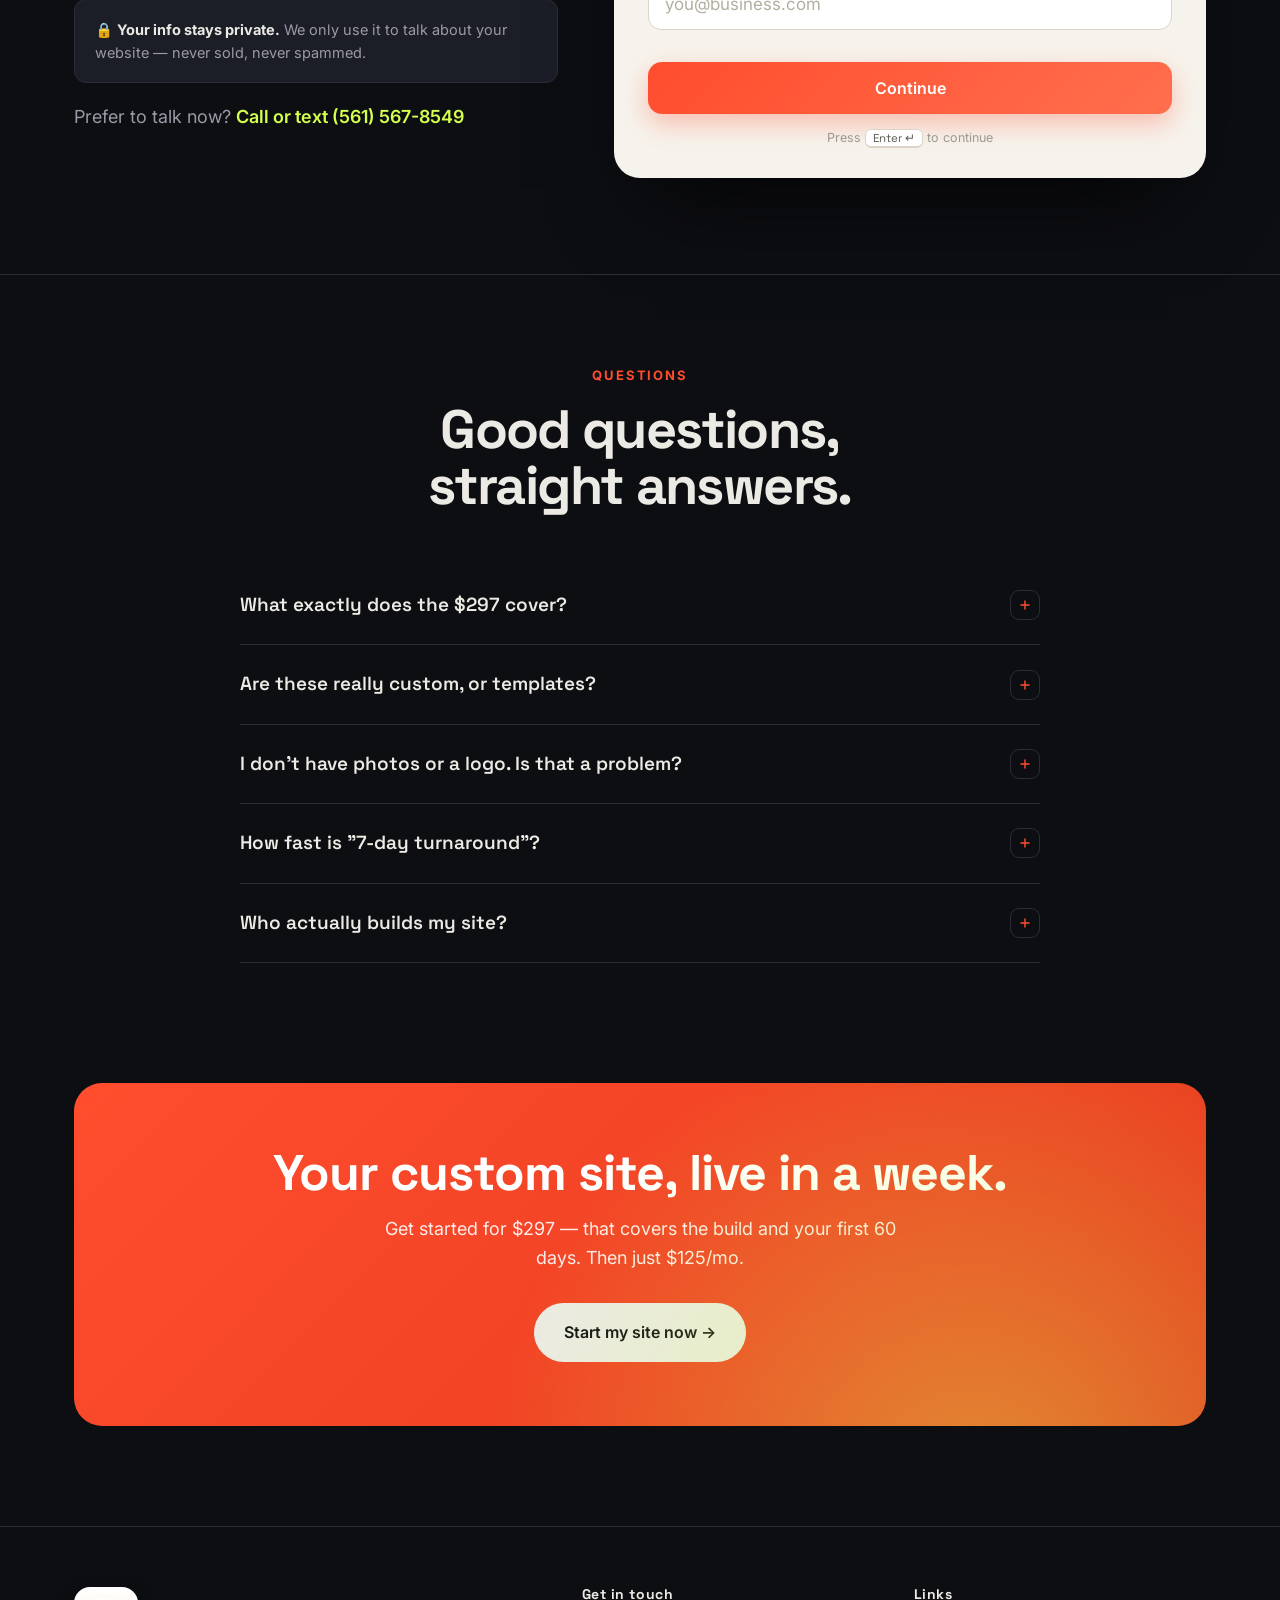
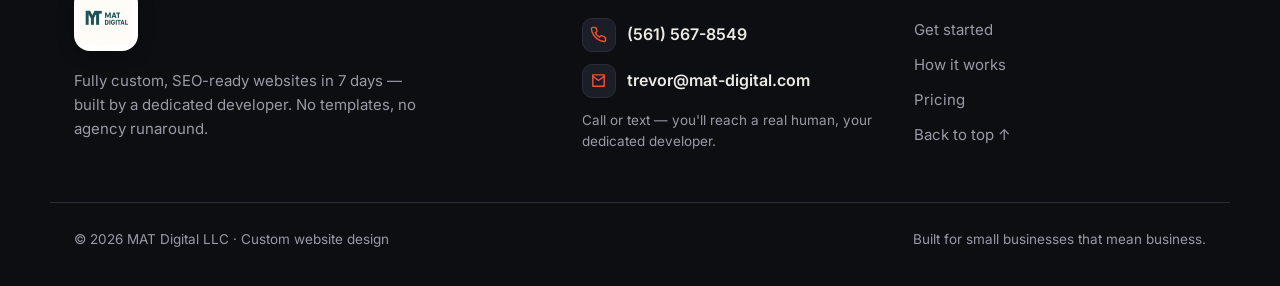
==== commit a9228c9e: "Wire live Google Apps Script Web App URL for sheet logging Co-Authored-By: Claude Opus 4.8 (1M conte" ====
--- a/index.html
+++ b/index.html
@@ -756,6 +756,14 @@
 const GHL_WEBHOOK_URL = "https://services.leadconnectorhq.com/hooks/jLtLRg7QIo8cck6vFH3X/webhook-trigger/6d977693-5617-4abb-9601-177ab8d052b9";
 /* ▲▲▲ ----------------------------------------------------- ▲▲▲ */
 
+/* ▼▼▼ OPTIONAL: GOOGLE SHEET LOGGING ▼▼▼
+   Every submission is also appended to a Google Sheet via a Google
+   Apps Script Web App. Paste the Web App /exec URL here.
+   Leave the placeholder to disable. See README → "Log leads to a
+   Google Sheet" for the 2-minute setup.                          */
+const SHEET_WEBHOOK_URL = "https://script.google.com/macros/s/AKfycbz9IIikjF2BkBiw4LbzvQCDGbMkU5Cqu80dtH8xXZJcTqGvAAj3bngzATe-XRXHvZMaHw/exec";
+/* ▲▲▲ ----------------------------------------------------- ▲▲▲ */
+
 /* If true, we POST a "partial lead" (name + phone) as soon as step 1
    is completed, so a drop-off after step 1 still leaves a reachable
    lead in GHL. The full payload is sent again on final submit.      */
@@ -954,12 +962,29 @@
   });
 }
 
+/* Append to Google Sheet via Apps Script Web App.
+   Fire-and-forget; text/plain avoids a CORS preflight Apps Script
+   can't answer, and no-cors lets the request through cleanly.     */
+function postToSheet(payload) {
+  if (!SHEET_WEBHOOK_URL || SHEET_WEBHOOK_URL.indexOf('PASTE_') === 0) return;
+  try {
+    fetch(SHEET_WEBHOOK_URL, {
+      method: 'POST',
+      mode: 'no-cors',
+      headers: { 'Content-Type': 'text/plain;charset=utf-8' },
+      body: JSON.stringify(payload)
+    }).catch(function () {});
+  } catch (e) { /* no-op */ }
+}
+
 /* Partial lead — fire-and-forget, never blocks the user */
 function sendPartialLead() {
   partialSent = true;
+  const partial = buildPayload(true);
   try {
-    postToGHL(buildPayload(true)).catch(() => {});
+    postToGHL(partial).catch(() => {});
   } catch (e) { /* no-op */ }
+  postToSheet(partial);
 }
 
 /* ---------- submit ---------- */
@@ -968,6 +993,7 @@
   nextBtn.textContent = 'Sending…';
   errBanner.classList.remove('show');
   const payload = buildPayload(false);
+  postToSheet(payload);
   try {
     const res = await postToGHL(payload);
     // Inbound webhooks usually return 200; treat opaque/ok as success.
